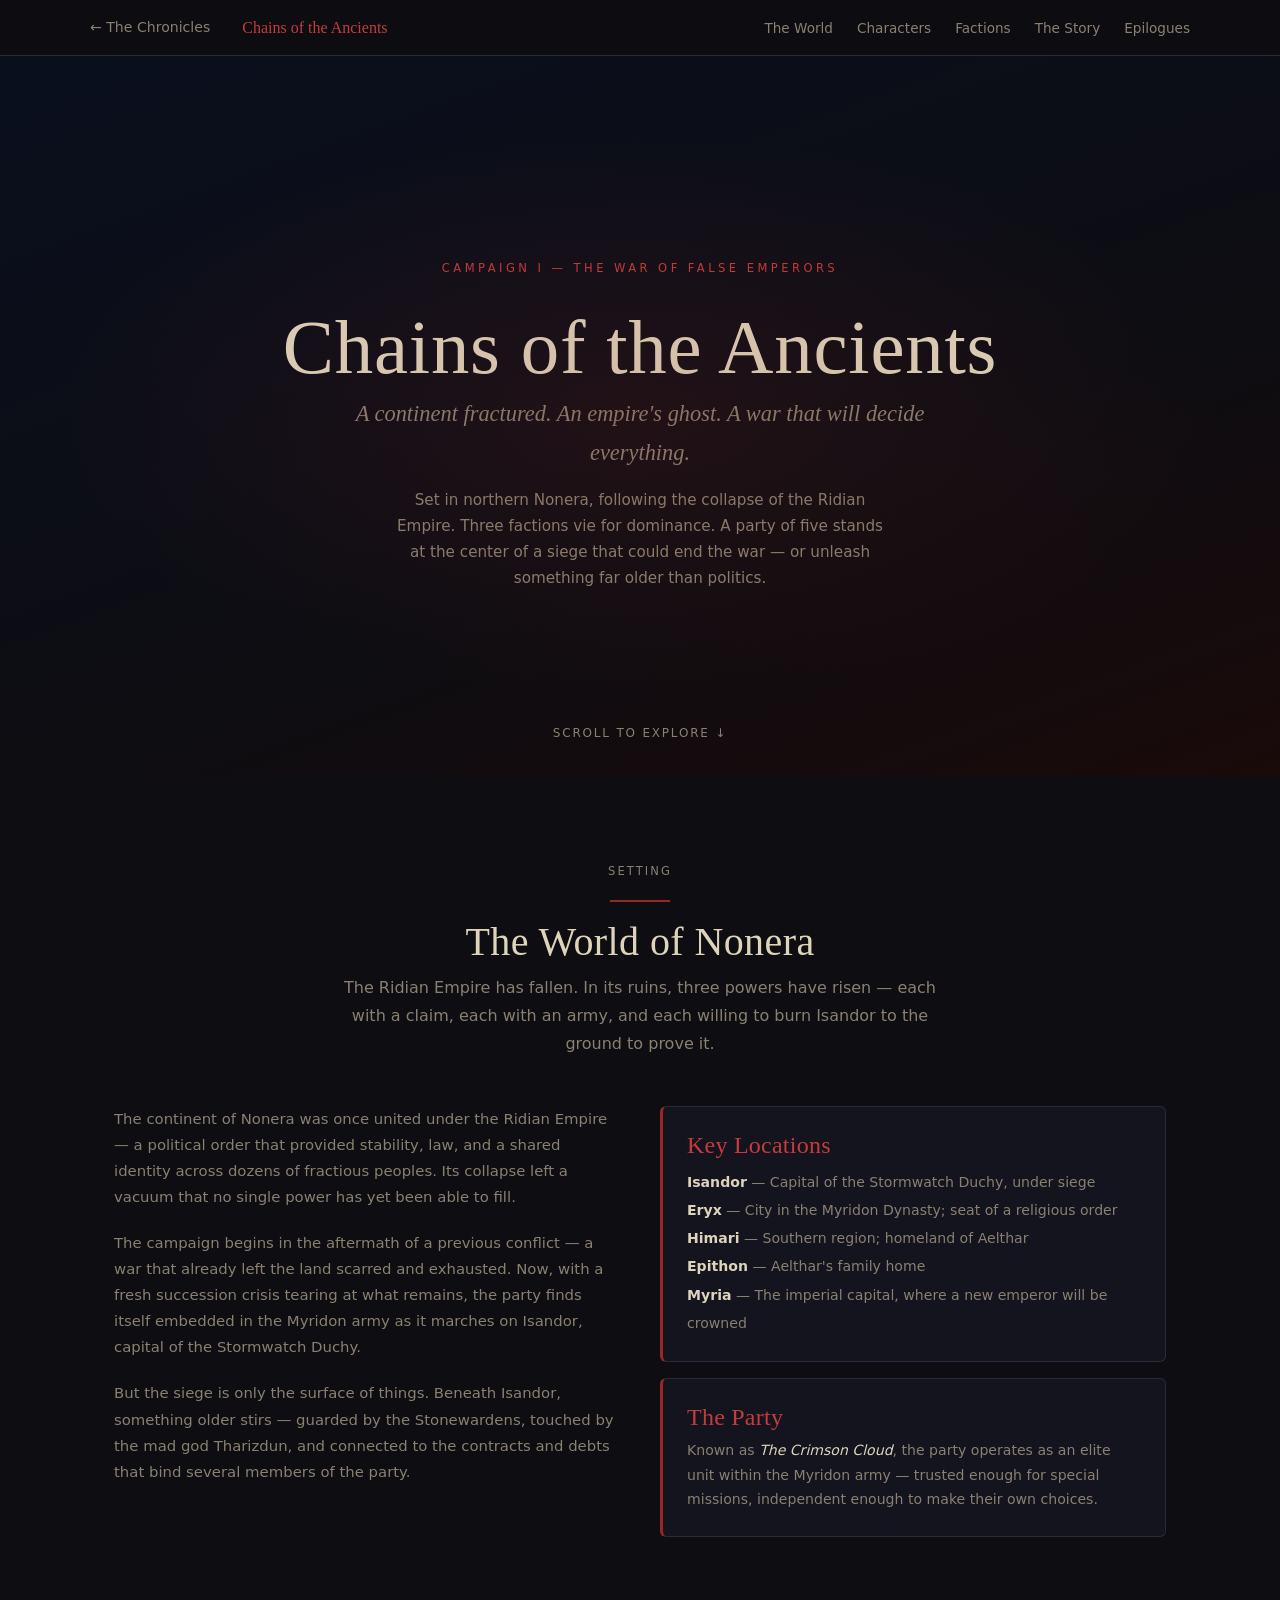
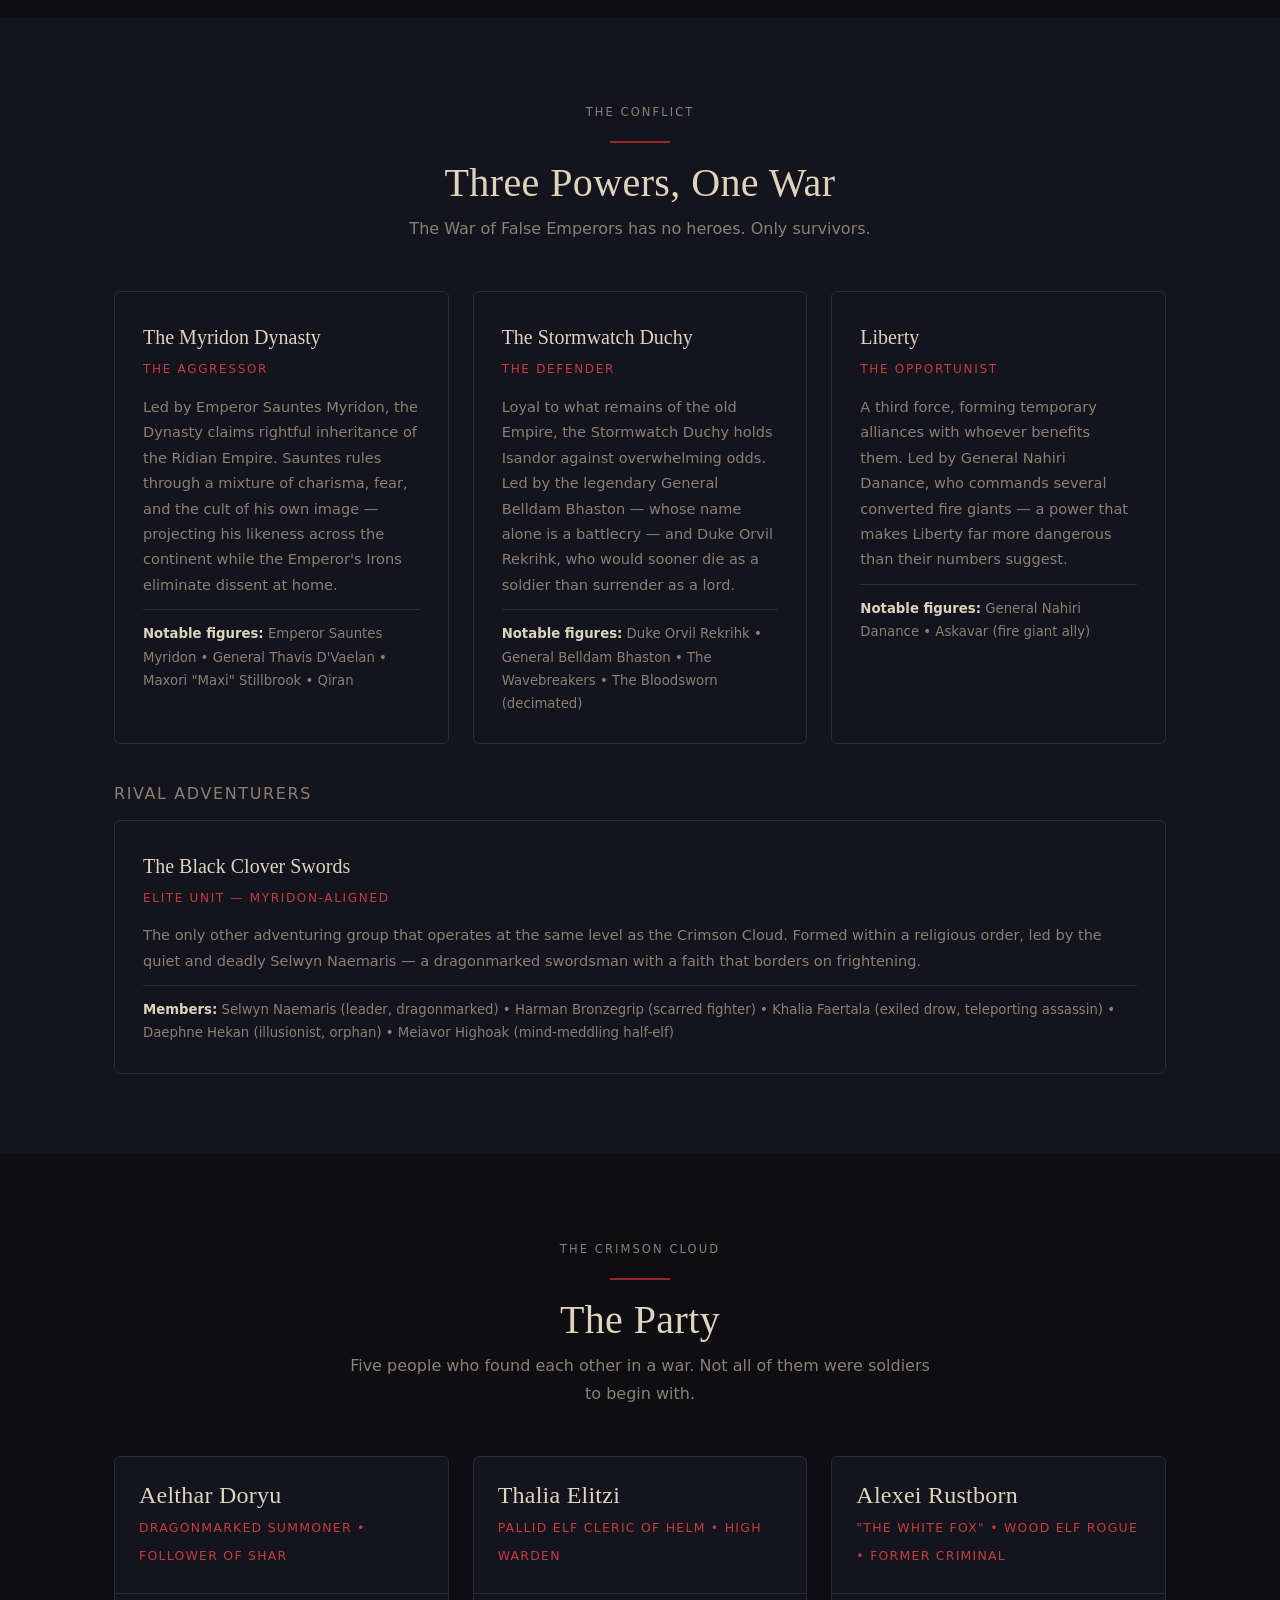
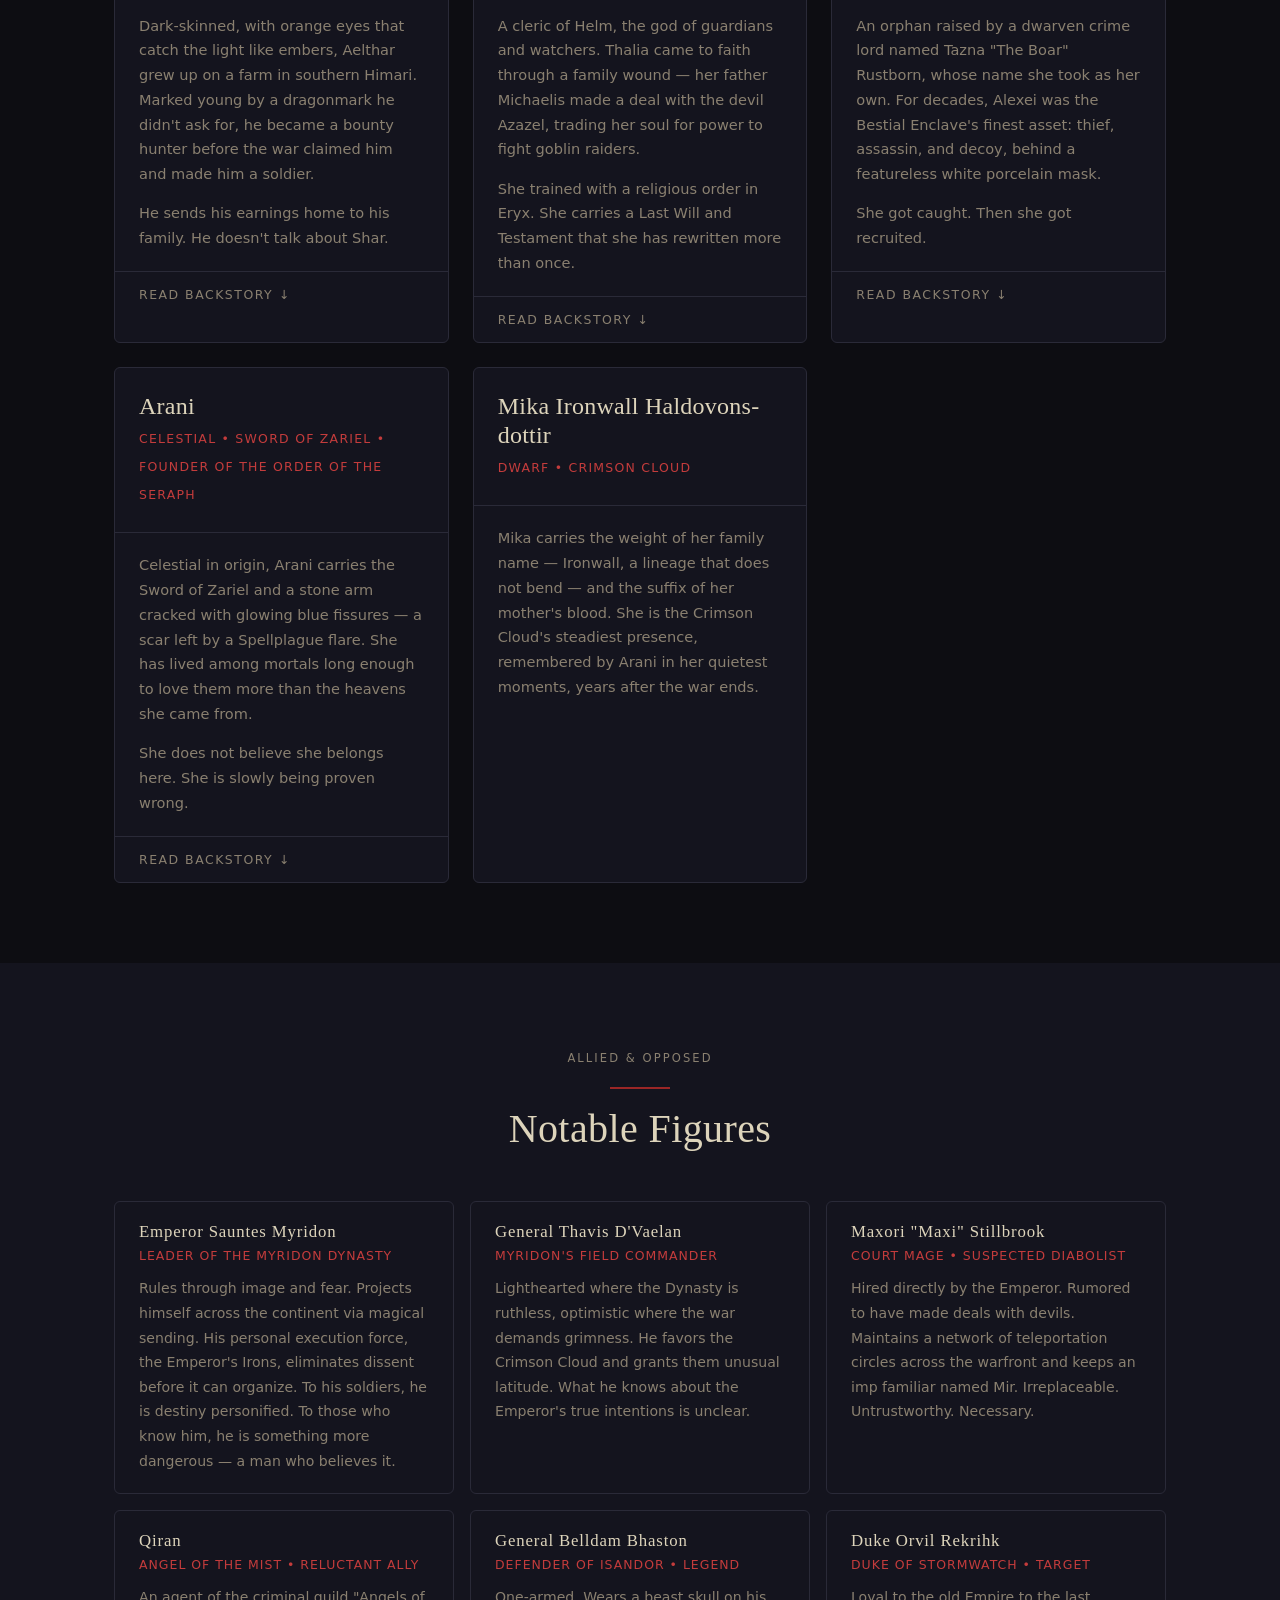
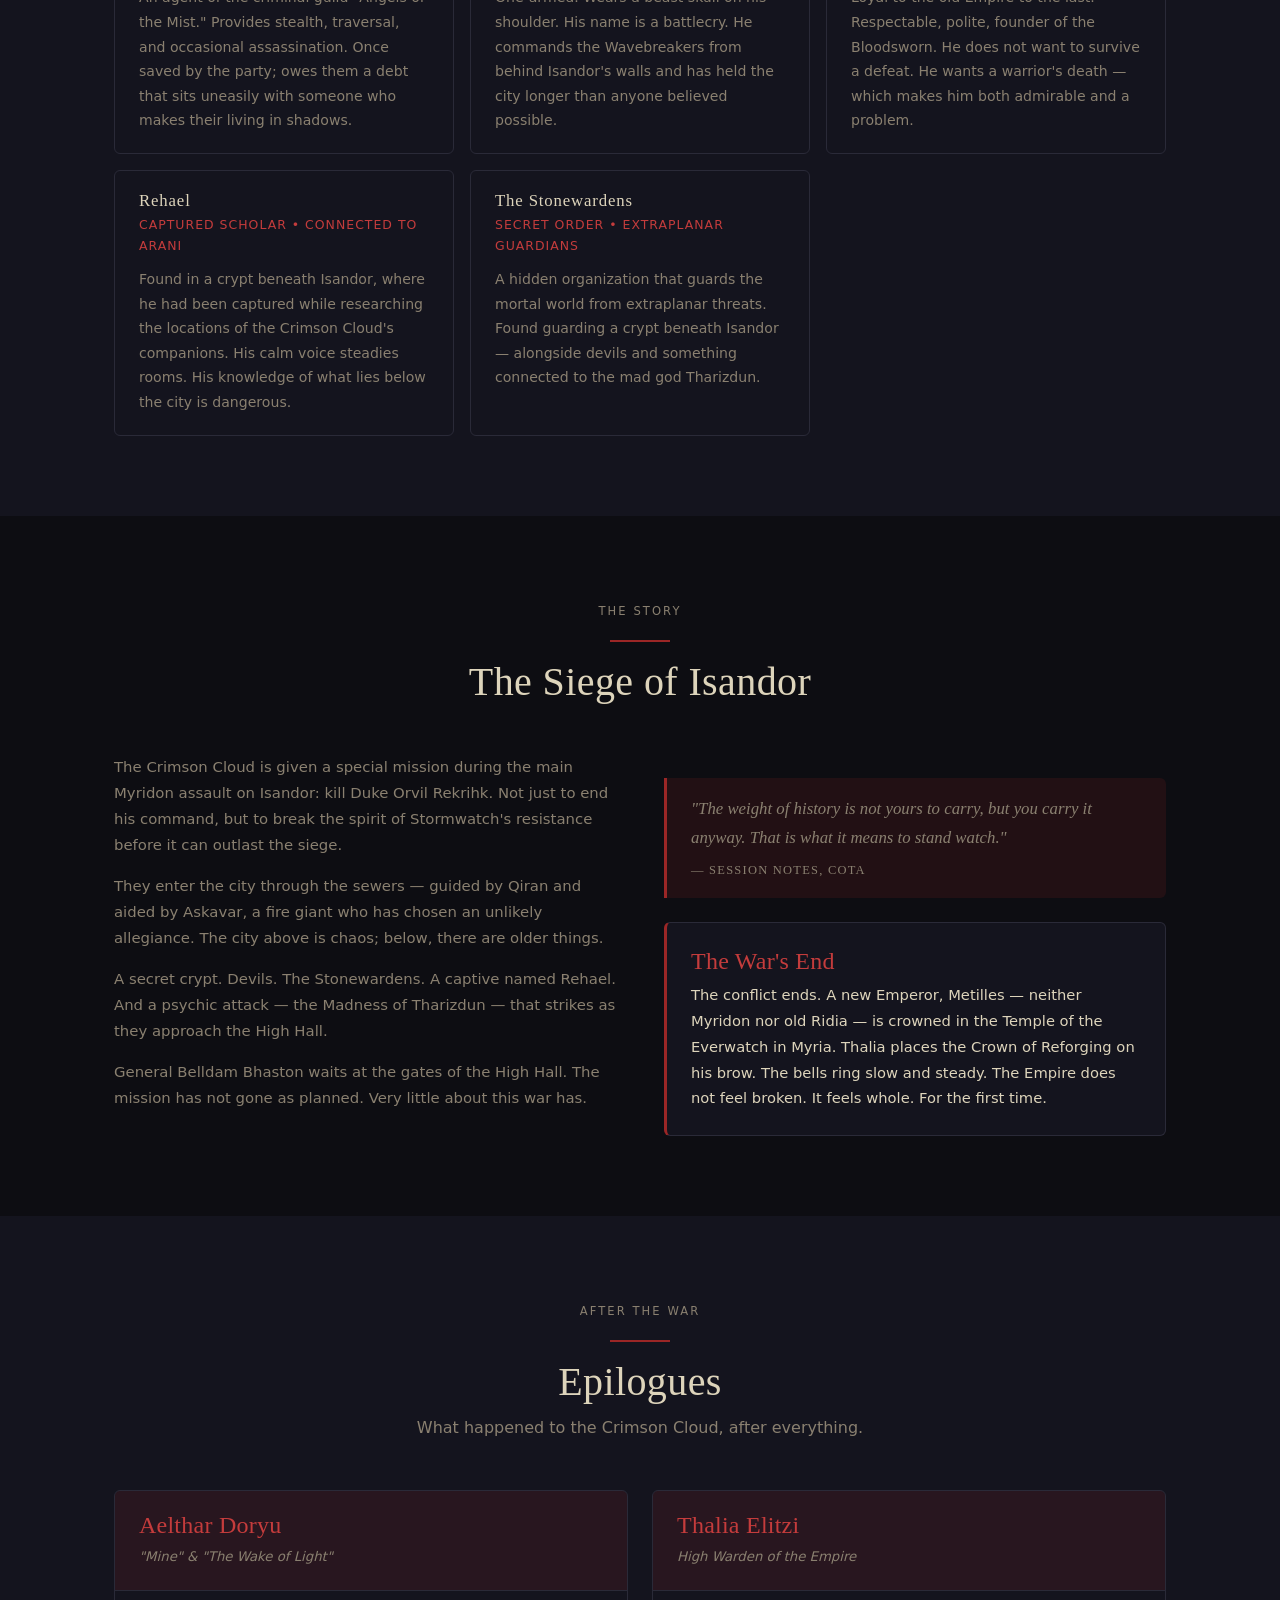
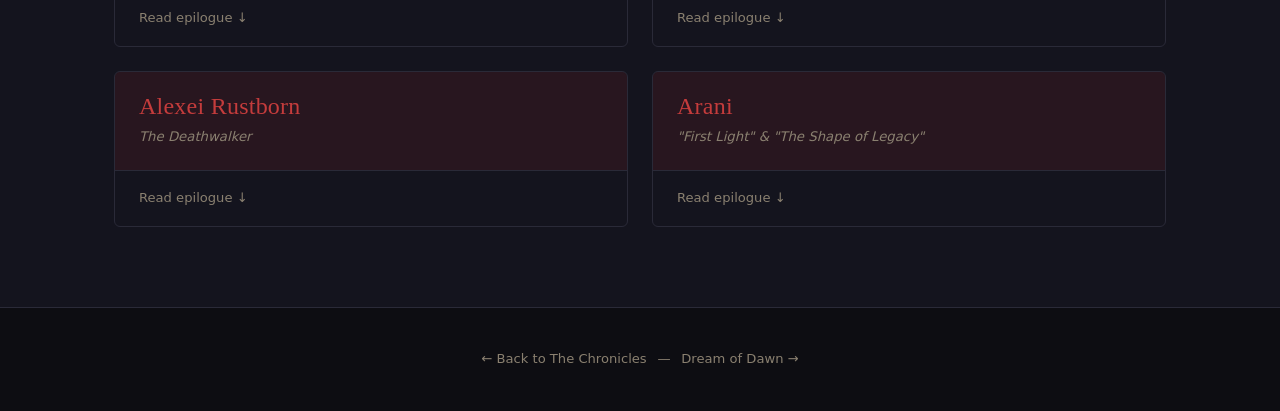
==== chains.html @ 28c52398 "Add The Chronicles website with GitHub Pages deployment" ====
<!DOCTYPE html>
<html lang="en">
<head>
  <meta charset="UTF-8">
  <meta name="viewport" content="width=device-width, initial-scale=1.0">
  <title>Chains of the Ancients &mdash; The Chronicles</title>
  <link rel="stylesheet" href="style.css">
</head>
<body class="chains">

  <!-- Navigation -->
  <nav class="site-nav">
    <div class="nav-inner">
      <a class="nav-back" href="index.html">&larr; The Chronicles</a>
      <span class="nav-title">Chains of the Ancients</span>
      <ul class="nav-links">
        <li><a href="#world">The World</a></li>
        <li><a href="#characters">Characters</a></li>
        <li><a href="#factions">Factions</a></li>
        <li><a href="#story">The Story</a></li>
        <li><a href="#epilogues">Epilogues</a></li>
      </ul>
    </div>
  </nav>


  <!-- Hero -->
  <header class="campaign-hero">
    <span class="hero-eyebrow">Campaign I &mdash; The War of False Emperors</span>
    <h1>Chains of the Ancients</h1>
    <p class="hero-tagline">
      A continent fractured. An empire's ghost. A war that will decide everything.
    </p>
    <p class="hero-desc">
      Set in northern Nonera, following the collapse of the Ridian Empire. Three factions
      vie for dominance. A party of five stands at the center of a siege that could
      end the war — or unleash something far older than politics.
    </p>
    <span class="hero-scroll-hint">Scroll to explore &darr;</span>
  </header>


  <!-- The World -->
  <section id="world">
    <div class="container">
      <div class="section-header">
        <span class="label">Setting</span>
        <div class="divider"></div>
        <h2>The World of Nonera</h2>
        <p>
          The Ridian Empire has fallen. In its ruins, three powers have risen — each with a claim,
          each with an army, and each willing to burn Isandor to the ground to prove it.
        </p>
      </div>

      <div class="grid-2" style="gap: 2.5rem; align-items: start;">
        <div>
          <p style="color: var(--text-muted); font-size: 0.93rem; margin-bottom: 1.25rem;">
            The continent of Nonera was once united under the Ridian Empire — a political order
            that provided stability, law, and a shared identity across dozens of fractious peoples.
            Its collapse left a vacuum that no single power has yet been able to fill.
          </p>
          <p style="color: var(--text-muted); font-size: 0.93rem; margin-bottom: 1.25rem;">
            The campaign begins in the aftermath of a previous conflict — a war that already
            left the land scarred and exhausted. Now, with a fresh succession crisis tearing
            at what remains, the party finds itself embedded in the Myridon army as it marches
            on Isandor, capital of the Stormwatch Duchy.
          </p>
          <p style="color: var(--text-muted); font-size: 0.93rem;">
            But the siege is only the surface of things. Beneath Isandor, something older
            stirs — guarded by the Stonewardens, touched by the mad god Tharizdun, and
            connected to the contracts and debts that bind several members of the party.
          </p>
        </div>

        <div>
          <div class="info-card" style="margin-bottom: 1rem;">
            <h3>Key Locations</h3>
            <ul style="list-style: none; font-size: 0.88rem; color: var(--text-muted); margin-top: 0.5rem; line-height: 2;">
              <li><strong style="color: var(--text);">Isandor</strong> &mdash; Capital of the Stormwatch Duchy, under siege</li>
              <li><strong style="color: var(--text);">Eryx</strong> &mdash; City in the Myridon Dynasty; seat of a religious order</li>
              <li><strong style="color: var(--text);">Himari</strong> &mdash; Southern region; homeland of Aelthar</li>
              <li><strong style="color: var(--text);">Epithon</strong> &mdash; Aelthar's family home</li>
              <li><strong style="color: var(--text);">Myria</strong> &mdash; The imperial capital, where a new emperor will be crowned</li>
            </ul>
          </div>
          <div class="info-card">
            <h3>The Party</h3>
            <p style="font-size: 0.88rem; color: var(--text-muted); margin-top: 0.4rem;">
              Known as <em>The Crimson Cloud</em>, the party operates as an elite unit within
              the Myridon army — trusted enough for special missions, independent enough to
              make their own choices.
            </p>
          </div>
        </div>
      </div>
    </div>
  </section>


  <!-- Factions -->
  <section id="factions">
    <div class="container">
      <div class="section-header">
        <span class="label">The Conflict</span>
        <div class="divider"></div>
        <h2>Three Powers, One War</h2>
        <p>The War of False Emperors has no heroes. Only survivors.</p>
      </div>

      <div class="grid-3">

        <div class="faction-card">
          <div class="faction-name">The Myridon Dynasty</div>
          <div class="faction-side">The Aggressor</div>
          <p>
            Led by Emperor Sauntes Myridon, the Dynasty claims rightful inheritance of the
            Ridian Empire. Sauntes rules through a mixture of charisma, fear, and
            the cult of his own image — projecting his likeness across the continent
            while the Emperor's Irons eliminate dissent at home.
          </p>
          <div class="faction-members">
            <strong>Notable figures:</strong> Emperor Sauntes Myridon &bull;
            General Thavis D'Vaelan &bull; Maxori "Maxi" Stillbrook &bull; Qiran
          </div>
        </div>

        <div class="faction-card">
          <div class="faction-name">The Stormwatch Duchy</div>
          <div class="faction-side">The Defender</div>
          <p>
            Loyal to what remains of the old Empire, the Stormwatch Duchy holds Isandor
            against overwhelming odds. Led by the legendary General Belldam Bhaston —
            whose name alone is a battlecry — and Duke Orvil Rekrihk, who would
            sooner die as a soldier than surrender as a lord.
          </p>
          <div class="faction-members">
            <strong>Notable figures:</strong> Duke Orvil Rekrihk &bull;
            General Belldam Bhaston &bull; The Wavebreakers &bull; The Bloodsworn (decimated)
          </div>
        </div>

        <div class="faction-card">
          <div class="faction-name">Liberty</div>
          <div class="faction-side">The Opportunist</div>
          <p>
            A third force, forming temporary alliances with whoever benefits them.
            Led by General Nahiri Danance, who commands several converted fire giants —
            a power that makes Liberty far more dangerous than their numbers suggest.
          </p>
          <div class="faction-members">
            <strong>Notable figures:</strong> General Nahiri Danance &bull;
            Askavar (fire giant ally)
          </div>
        </div>

      </div>

      <!-- Black Clover Swords -->
      <div style="margin-top: 2.5rem;">
        <h3 style="margin-bottom: 1rem; color: var(--text-muted); font-size: 1rem; letter-spacing: 0.1em; text-transform: uppercase; font-family: var(--font-body);">
          Rival Adventurers
        </h3>
        <div class="faction-card">
          <div class="faction-name">The Black Clover Swords</div>
          <div class="faction-side">Elite unit &mdash; Myridon-aligned</div>
          <p>
            The only other adventuring group that operates at the same level as the Crimson Cloud.
            Formed within a religious order, led by the quiet and deadly Selwyn Naemaris —
            a dragonmarked swordsman with a faith that borders on frightening.
          </p>
          <div class="faction-members">
            <strong>Members:</strong> Selwyn Naemaris (leader, dragonmarked) &bull;
            Harman Bronzegrip (scarred fighter) &bull; Khalia Faertala (exiled drow, teleporting assassin) &bull;
            Daephne Hekan (illusionist, orphan) &bull; Meiavor Highoak (mind-meddling half-elf)
          </div>
        </div>
      </div>
    </div>
  </section>


  <!-- Characters -->
  <section id="characters">
    <div class="container">
      <div class="section-header">
        <span class="label">The Crimson Cloud</span>
        <div class="divider"></div>
        <h2>The Party</h2>
        <p>
          Five people who found each other in a war. Not all of them were soldiers to begin with.
        </p>
      </div>

      <div class="grid-auto">

        <!-- Aelthar -->
        <div class="character-card char-card">
          <div class="char-header">
            <h3>Aelthar Doryu</h3>
            <span class="char-role">Dragonmarked Summoner &bull; Follower of Shar</span>
          </div>
          <div class="char-body">
            <p>
              Dark-skinned, with orange eyes that catch the light like embers, Aelthar grew up
              on a farm in southern Himari. Marked young by a dragonmark he didn't ask for,
              he became a bounty hunter before the war claimed him and made him a soldier.
            </p>
            <p>
              He sends his earnings home to his family. He doesn't talk about Shar.
            </p>
          </div>
          <details>
            <summary>Read backstory</summary>
            <div class="backstory-text">
              <p>
                Aelthar Doryu comes from a family of farmers in Epithon, a village in the
                southern region of Himari. The dragonmark appeared when he was young — a
                mark of summoning that made him dangerous in ways his family didn't know
                how to handle, and in ways the wider world was happy to exploit.
              </p>
              <p>
                He worked for years as a bounty hunter, a solitary occupation that suited
                someone who had learned not to want too much. When the war began, he was
                folded into the Myridon army, his talents too useful to ignore.
              </p>
              <p>
                He carries an infernal debt — a contract that caught up with him — and the
                shadow goddess Shar, goddess of darkness and loss, has an interest in him
                that goes deeper than he lets on.
              </p>
            </div>
          </details>
        </div>

        <!-- Thalia -->
        <div class="character-card char-card">
          <div class="char-header">
            <h3>Thalia Elitzi</h3>
            <span class="char-role">Pallid Elf Cleric of Helm &bull; High Warden</span>
          </div>
          <div class="char-body">
            <p>
              A cleric of Helm, the god of guardians and watchers. Thalia came to faith through
              a family wound — her father Michaelis made a deal with the devil Azazel, trading
              her soul for power to fight goblin raiders.
            </p>
            <p>
              She trained with a religious order in Eryx. She carries a Last Will and Testament
              that she has rewritten more than once.
            </p>
          </div>
          <details>
            <summary>Read backstory</summary>
            <div class="backstory-text">
              <p>
                Thalia's mother Caria is dead. Her father Michaelis became a warlock — the
                Band of Lions, his adventuring company, fell apart after a betrayal involving
                a woman named Emilia and a celestial named Garcius.
              </p>
              <p>
                The infernal contract Michaelis signed is explicit: upon Thalia's death, her
                soul belongs to the devil Azazel. The clause that nullifies it is also explicit —
                the contract becomes void if the goblin raiders that prompted it are eradicated.
                Whether they have been is a matter of interpretation.
              </p>
              <p>
                Thalia entered the religious order at Eryx and emerged a cleric. She watches.
                She remembers. She does not look away.
              </p>
              <div class="pull-quote">
                <em>"Not for title or power, but because the burden must be carried."</em>
                <cite>&mdash; Thalia, crowning Emperor Metilles</cite>
              </div>
            </div>
          </details>
        </div>

        <!-- Alexei -->
        <div class="character-card char-card">
          <div class="char-header">
            <h3>Alexei Rustborn</h3>
            <span class="char-role">"The White Fox" &bull; Wood Elf Rogue &bull; Former Criminal</span>
          </div>
          <div class="char-body">
            <p>
              An orphan raised by a dwarven crime lord named Tazna "The Boar" Rustborn,
              whose name she took as her own. For decades, Alexei was the Bestial Enclave's
              finest asset: thief, assassin, and decoy, behind a featureless white porcelain mask.
            </p>
            <p>
              She got caught. Then she got recruited.
            </p>
          </div>
          <details>
            <summary>Read backstory</summary>
            <div class="backstory-text">
              <p>
                Alexei's parents were double agents — Wood Elven mages in Enya who played
                both sides and paid for it with their lives. The Boar, whose operation they'd
                served, took the infant Alexei in. The Bluejay, a grizzled Elven agent, brought
                her to the Enclave. The Puma called her "soft one." Crickets taught her how
                to steal.
              </p>
              <p>
                For forty years she was The White Fox — performing heists and assassinations
                in a white mask, earning a reputation that preceded her into every room
                she wasn't supposed to be in. When the Myridon government finally caught
                her after fifteen years in prison, they offered a deal: work with the military
                or die.
              </p>
              <p>
                She chose the former. The rest, as they say, is history she doesn't talk about.
              </p>
            </div>
          </details>
        </div>

        <!-- Arani -->
        <div class="character-card char-card">
          <div class="char-header">
            <h3>Arani</h3>
            <span class="char-role">Celestial &bull; Sword of Zariel &bull; Founder of the Order of the Seraph</span>
          </div>
          <div class="char-body">
            <p>
              Celestial in origin, Arani carries the Sword of Zariel and a stone arm
              cracked with glowing blue fissures — a scar left by a Spellplague flare.
              She has lived among mortals long enough to love them more than the heavens
              she came from.
            </p>
            <p>
              She does not believe she belongs here. She is slowly being proven wrong.
            </p>
          </div>
          <details>
            <summary>Read backstory</summary>
            <div class="backstory-text">
              <p>
                Arani was trained in the celestial plane, sent to walk the mortal world alongside
                her siblings. Unlike them, she found it difficult to leave. The Order of the Lost —
                which she later transformed into the Order of the Seraph — became her project,
                her purpose, and eventually her home.
              </p>
              <p>
                Her stone arm is both wound and symbol. She flexes its fingers absently
                in quiet moments, feeling the hum of unstable magic still trapped inside.
              </p>
              <p>
                Her deal with Tyr, the God of Justice, took years to finalize. When it went through,
                it created the Seraph Accord — a formal framework for training Judicars, mortals
                reborn through celestial power to stand between the world and the darkness.
              </p>
            </div>
          </details>
        </div>

        <!-- Mika -->
        <div class="character-card char-card">
          <div class="char-header">
            <h3>Mika Ironwall Haldovons-dottir</h3>
            <span class="char-role">Dwarf &bull; Crimson Cloud</span>
          </div>
          <div class="char-body">
            <p>
              Mika carries the weight of her family name — Ironwall, a lineage that does not
              bend — and the suffix of her mother's blood. She is the Crimson Cloud's steadiest
              presence, remembered by Arani in her quietest moments, years after the war ends.
            </p>
          </div>
        </div>

      </div>
    </div>
  </section>


  <!-- Key NPCs -->
  <section>
    <div class="container">
      <div class="section-header">
        <span class="label">Allied &amp; Opposed</span>
        <div class="divider"></div>
        <h2>Notable Figures</h2>
      </div>

      <div class="npc-grid">

        <div class="npc-card">
          <h4>Emperor Sauntes Myridon</h4>
          <div class="npc-title">Leader of the Myridon Dynasty</div>
          <p>
            Rules through image and fear. Projects himself across the continent via magical
            sending. His personal execution force, the Emperor's Irons, eliminates dissent
            before it can organize. To his soldiers, he is destiny personified. To those
            who know him, he is something more dangerous — a man who believes it.
          </p>
        </div>

        <div class="npc-card">
          <h4>General Thavis D'Vaelan</h4>
          <div class="npc-title">Myridon's Field Commander</div>
          <p>
            Lighthearted where the Dynasty is ruthless, optimistic where the war demands
            grimness. He favors the Crimson Cloud and grants them unusual latitude.
            What he knows about the Emperor's true intentions is unclear.
          </p>
        </div>

        <div class="npc-card">
          <h4>Maxori "Maxi" Stillbrook</h4>
          <div class="npc-title">Court Mage &bull; Suspected Diabolist</div>
          <p>
            Hired directly by the Emperor. Rumored to have made deals with devils. Maintains
            a network of teleportation circles across the warfront and keeps an imp familiar
            named Mir. Irreplaceable. Untrustworthy. Necessary.
          </p>
        </div>

        <div class="npc-card">
          <h4>Qiran</h4>
          <div class="npc-title">Angel of the Mist &bull; Reluctant Ally</div>
          <p>
            An agent of the criminal guild "Angels of the Mist." Provides stealth, traversal,
            and occasional assassination. Once saved by the party; owes them a debt that
            sits uneasily with someone who makes their living in shadows.
          </p>
        </div>

        <div class="npc-card">
          <h4>General Belldam Bhaston</h4>
          <div class="npc-title">Defender of Isandor &bull; Legend</div>
          <p>
            One-armed. Wears a beast skull on his shoulder. His name is a battlecry.
            He commands the Wavebreakers from behind Isandor's walls and has held
            the city longer than anyone believed possible.
          </p>
        </div>

        <div class="npc-card">
          <h4>Duke Orvil Rekrihk</h4>
          <div class="npc-title">Duke of Stormwatch &bull; Target</div>
          <p>
            Loyal to the old Empire to the last. Respectable, polite, founder of the Bloodsworn.
            He does not want to survive a defeat. He wants a warrior's death —
            which makes him both admirable and a problem.
          </p>
        </div>

        <div class="npc-card">
          <h4>Rehael</h4>
          <div class="npc-title">Captured Scholar &bull; Connected to Arani</div>
          <p>
            Found in a crypt beneath Isandor, where he had been captured while
            researching the locations of the Crimson Cloud's companions. His calm voice
            steadies rooms. His knowledge of what lies below the city is dangerous.
          </p>
        </div>

        <div class="npc-card">
          <h4>The Stonewardens</h4>
          <div class="npc-title">Secret Order &bull; Extraplanar Guardians</div>
          <p>
            A hidden organization that guards the mortal world from extraplanar threats.
            Found guarding a crypt beneath Isandor — alongside devils and something
            connected to the mad god Tharizdun.
          </p>
        </div>

      </div>
    </div>
  </section>


  <!-- The Story -->
  <section id="story">
    <div class="container">
      <div class="section-header">
        <span class="label">The Story</span>
        <div class="divider"></div>
        <h2>The Siege of Isandor</h2>
      </div>

      <div class="grid-2" style="gap: 3rem; align-items: start;">
        <div>
          <p style="color: var(--text-muted); font-size: 0.93rem;">
            The Crimson Cloud is given a special mission during the main Myridon assault on Isandor:
            kill Duke Orvil Rekrihk. Not just to end his command, but to break the spirit of
            Stormwatch's resistance before it can outlast the siege.
          </p>
          <p style="color: var(--text-muted); font-size: 0.93rem;">
            They enter the city through the sewers — guided by Qiran and aided by Askavar, a
            fire giant who has chosen an unlikely allegiance. The city above is chaos; below,
            there are older things.
          </p>
          <p style="color: var(--text-muted); font-size: 0.93rem;">
            A secret crypt. Devils. The Stonewardens. A captive named Rehael. And a psychic
            attack — the Madness of Tharizdun — that strikes as they approach the High Hall.
          </p>
          <p style="color: var(--text-muted); font-size: 0.93rem;">
            General Belldam Bhaston waits at the gates of the High Hall. The mission has
            not gone as planned. Very little about this war has.
          </p>
        </div>

        <div>
          <div class="pull-quote">
            "The weight of history is not yours to carry, but you carry it anyway. That is what it means to stand watch."
            <cite>&mdash; Session Notes, CotA</cite>
          </div>

          <div class="info-card" style="margin-top: 1.5rem;">
            <h3>The War's End</h3>
            <p style="margin-top: 0.4rem;">
              The conflict ends. A new Emperor, Metilles — neither Myridon nor old Ridia —
              is crowned in the Temple of the Everwatch in Myria. Thalia places the
              Crown of Reforging on his brow. The bells ring slow and steady.
              The Empire does not feel broken. It feels whole. For the first time.
            </p>
          </div>
        </div>
      </div>
    </div>
  </section>


  <!-- Epilogues -->
  <section id="epilogues">
    <div class="container">
      <div class="section-header">
        <span class="label">After the War</span>
        <div class="divider"></div>
        <h2>Epilogues</h2>
        <p>What happened to the Crimson Cloud, after everything.</p>
      </div>

      <div class="grid-2">

        <!-- Aelthar Epilogue -->
        <div class="epilogue-card">
          <div class="epi-header">
            <h3>Aelthar Doryu</h3>
            <span class="epi-title">"Mine" &amp; "The Wake of Light"</span>
          </div>
          <details>
            <summary></summary>
            <div class="epi-text">
              <p>
                Shar hid him from Asmodeus. Two years in the deep shadow, beyond time and reach,
                while she searched for the Lord of the Ninth's true form — the Serpent's Coil,
                a secret buried in forbidden ink that no one who knew it lived to speak of twice.
              </p>
              <p>
                She found it. Aelthar walked to Nessus alone. He negotiated with Asmodeus himself —
                quietly, politely, with one card: <em>she knows where it is.</em> The contract broke.
                His soul returned to him.
              </p>
              <p>
                Four years later, he built a temple from the mountainside. Windowless halls,
                obsidian columns, candlelight flickering violet. A sanctuary for those the
                light had nothing left to offer. He taught the Shadow Weave — forbidden, but not
                corrupt, not in his hands.
              </p>
              <p>
                Then four Solars came through the roof.
              </p>
              <p>
                His followers stood between them and him. Not because he asked them to.
                Because he had given them something no one else had — purpose. They fought
                with shadow-imbued blades and unfinished spells and trembling courage.
                It wasn't enough. Aelthar was taken. Imprisoned in a sphere of pure radiant
                light where no shadow could reach, where Shar could not follow.
              </p>
              <p>
                Twelve years. Then a figure in a cloak — black as void on red as blood,
                eyes shimmering like oil on water. Cyric's aspect. A crack in the prison
                wall. And the darkness breathed again.
              </p>
              <p>
                He walked out of the light. Shar whispered everything into his mind —
                Antael, Cyric's betrayal, the Cyrinishad. The stolen Staff of Azuth
                pressed into his palm.
              </p>
              <p><em>"Finish this task. And when the time is right — then you may have your revenge."</em></p>
            </div>
          </details>
        </div>

        <!-- Thalia Epilogue -->
        <div class="epilogue-card">
          <div class="epi-header">
            <h3>Thalia Elitzi</h3>
            <span class="epi-title">High Warden of the Empire</span>
          </div>
          <details>
            <summary></summary>
            <div class="epi-text">
              <p>
                The Temple of the Everwatch is built from pale stone and dark marble, at the
                highest point in Myria. The Crown of Reforging — mithral and blackened steel,
                a single engraved line symbolizing unity through fracture — rests on the altar.
              </p>
              <p>
                Emperor Metilles kneels alone at the top of the steps. Thalia steps forward.
                Her voice is calm. Clear.
              </p>
              <p>
                <em>"Do you come freely, not for title or power, but because the burden must be carried?"</em>
              </p>
              <p>
                <em>"I do."</em>
              </p>
              <p>
                She places the Crown on his brow. There is no flash of light. Just the weight
                of the moment. Then someone shouts his name. Then another. The sound builds
                like a wave.
              </p>
              <p>
                Four years later, in a tavern in Bardford that smells of citrus and rum,
                Thalia finds Verrix behind the bar — hair pulled back the same way,
                eyes still sharp. Four years of duty, diplomacy, border disputes, and
                temple disputes, and still: a quiet pull, a half-finished sentence.
              </p>
              <p>
                <em>"I'm still here. Same tavern. Same bed. You don't have to stop moving. But you don't have to forget where you can rest."</em>
              </p>
            </div>
          </details>
        </div>

        <!-- Alexei Epilogue -->
        <div class="epilogue-card">
          <div class="epi-header">
            <h3>Alexei Rustborn</h3>
            <span class="epi-title">The Deathwalker</span>
          </div>
          <details>
            <summary></summary>
            <div class="epi-text">
              <p>
                Over the years since the war, Alexei built a life from what she was good at —
                which was finding things and ending them. Undead, specifically. Vecna's agents:
                death knights, rogue vampires, advisors sitting in councils behind human faces.
                She didn't bother with courts or tribunals. Justice through official channels
                was too slow. She found proof. She dealt with it. Quiet and clean.
              </p>
              <p>
                She wore the white mask. She earned a name: The Deathwalker.
              </p>
              <p>
                On a morning with mist curling over the hills near Mardahn, she found Arani
                running a final test with her initiates — and a monster that had been tampered
                with. Alexei appeared on a ridge with a gun still smoking in her hand.
              </p>
              <p><em>"Need a hand?"</em></p>
              <p>
                They fought like a storm. They always had.
              </p>
              <p>
                That night, trancing at Arani's window, the Raven Queen showed Alexei
                what Velkaarn's dying mind contained: a fortress of obsidian in the Shadowfell.
                A vault of endless twilight. A resurrected primordial. And within it — Vecna.
              </p>
              <p>
                She rose slowly, fingers trailing over Whisper against the windowsill.
                The hunt was far from over.
              </p>
            </div>
          </details>
        </div>

        <!-- Arani Epilogue -->
        <div class="epilogue-card">
          <div class="epi-header">
            <h3>Arani</h3>
            <span class="epi-title">"First Light" &amp; "The Shape of Legacy"</span>
          </div>
          <details>
            <summary></summary>
            <div class="epi-text">
              <p>
                The Order grew faster than Arani expected. Refugees arrived with ash on their
                clothes and fire in their eyes, seeking purpose rather than rest. She took them
                in. Within months, the Order of the Seraph had outgrown what she had built.
              </p>
              <p>
                Esme went into labor in the night. Taman stood outside the door, hair a mess,
                tunic half-buttoned, eyes red. Arani stood in a high corridor with a scroll
                addressed to Tyr — her formal request for a Seraph Accord, rewritten at least
                a dozen times, held in shaking hands.
              </p>
              <p>
                Three months later: a child with dark curls and eyes like a sky just beginning
                to brighten. He glowed faintly when he was excited — joy or frustration just
                couldn't be contained within him.
              </p>
              <p>
                The Seraph Accord went through. The first Hunter's Bane was held in the grand
                hall. A young woman named Lyra — who had lost her brother to demons — stood
                in the center of the runes and let a deva of Tyr press its hand against her
                chest. She fell to one knee. Then slowly stood, gasping, glowing, changed.
              </p>
              <p>
                The first Judicar of the Seraph. And Arani, at the edge of it all, let herself
                believe: this was where she belonged.
              </p>
              <p>
                When Esme and Taman left for their fiefdom near Wintergard, Arani stood in
                the courtyard and watched until they disappeared beyond the mountain path.
                That night she sat at her desk, uncapped the ink, and wrote at the top of
                a clean sheet:
              </p>
              <p><em>The Seraph Accord: Next Steps.</em></p>
            </div>
          </details>
        </div>

      </div>
    </div>
  </section>


  <footer>
    <div class="container" style="text-align: center;">
      <p>
        <a href="index.html">&larr; Back to The Chronicles</a>
        &ensp;&mdash;&ensp;
        <a href="dawn.html">Dream of Dawn &rarr;</a>
      </p>
    </div>
  </footer>

</body>
</html>
---- style.css ----
/* ============================================================
   THE CHRONICLES — Shared Stylesheet
   ============================================================ */

/* 1. Variables & Reset */
:root {
  --bg:          #0d0d12;
  --bg-card:     #14141e;
  --bg-raised:   #1c1c28;
  --text:        #ddd4bb;
  --text-muted:  #8a8070;
  --border:      #2a2a38;
  --font-heading: Georgia, 'Palatino Linotype', Palatino, serif;
  --font-body:   'Segoe UI', system-ui, -apple-system, sans-serif;
  --radius:      6px;
  --max-width:   1100px;
  --section-pad: 5rem 1.5rem;
}

/* Campaign themes applied to <body> */
body.chains {
  --accent:       #9b2626;
  --accent-light: #c43c3c;
  --accent-dim:   rgba(155, 38, 38, 0.15);
  --accent-glow:  rgba(155, 38, 38, 0.4);
  --secondary:    #3a5a8a;
  --highlight:    #8ab0d8;
  --hero-gradient: linear-gradient(160deg, #0a0f1e 0%, #0d0d12 60%, #1a0a0a 100%);
}

body.dawn {
  --accent:       #c9a227;
  --accent-light: #e8bc30;
  --accent-dim:   rgba(201, 162, 39, 0.12);
  --accent-glow:  rgba(201, 162, 39, 0.4);
  --secondary:    #7a3090;
  --highlight:    #d4aaee;
  --hero-gradient: linear-gradient(160deg, #0d0a18 0%, #0d0d12 60%, #1a1400 100%);
}

body.hub {
  --accent:       #6a7090;
  --accent-light: #8a90b8;
  --accent-dim:   rgba(106, 112, 144, 0.12);
  --accent-glow:  rgba(106, 112, 144, 0.35);
  --hero-gradient: linear-gradient(160deg, #0a0a10 0%, #0d0d12 50%, #0a0a10 100%);
}

*, *::before, *::after {
  box-sizing: border-box;
  margin: 0;
  padding: 0;
}

html { scroll-behavior: smooth; }

body {
  background: var(--bg);
  color: var(--text);
  font-family: var(--font-body);
  font-size: 1rem;
  line-height: 1.75;
  min-height: 100vh;
}


/* 2. Typography */
h1, h2, h3, h4 {
  font-family: var(--font-heading);
  font-weight: normal;
  line-height: 1.2;
  letter-spacing: 0.01em;
}

h1 { font-size: clamp(2.4rem, 6vw, 4.8rem); }
h2 { font-size: clamp(1.7rem, 3.5vw, 2.5rem); }
h3 { font-size: clamp(1.15rem, 2vw, 1.5rem); }
h4 { font-size: 1.05rem; letter-spacing: 0.05em; }

p { margin-bottom: 1em; }
p:last-child { margin-bottom: 0; }

a { color: var(--accent-light); text-decoration: none; transition: opacity 0.15s; }
a:hover { opacity: 0.8; text-decoration: underline; }

em { font-style: italic; color: var(--text); }
strong { font-weight: 600; color: var(--text); }

.label {
  font-size: 0.72rem;
  letter-spacing: 0.18em;
  text-transform: uppercase;
  color: var(--text-muted);
  font-family: var(--font-body);
}


/* 3. Layout */
.container {
  max-width: var(--max-width);
  margin: 0 auto;
  padding: 0 1.5rem;
}

.grid-2 {
  display: grid;
  grid-template-columns: 1fr 1fr;
  gap: 1.5rem;
}

.grid-3 {
  display: grid;
  grid-template-columns: repeat(3, 1fr);
  gap: 1.5rem;
}

.grid-auto {
  display: grid;
  grid-template-columns: repeat(auto-fill, minmax(300px, 1fr));
  gap: 1.5rem;
}

section {
  padding: var(--section-pad);
}

section:nth-child(even) {
  background: var(--bg-card);
}

.section-header {
  text-align: center;
  margin-bottom: 3rem;
}

.section-header h2 {
  color: var(--text);
  margin-bottom: 0.5rem;
}

.section-header .label {
  margin-bottom: 0.75rem;
}

.section-header p {
  max-width: 600px;
  margin: 0 auto;
  color: var(--text-muted);
}

.divider {
  width: 60px;
  height: 2px;
  background: var(--accent);
  margin: 1rem auto;
}


/* 4. Navigation */
.site-nav {
  position: sticky;
  top: 0;
  z-index: 100;
  background: rgba(13, 13, 18, 0.95);
  border-bottom: 1px solid var(--border);
  backdrop-filter: blur(8px);
  padding: 0.85rem 1.5rem;
}

.site-nav .nav-inner {
  max-width: var(--max-width);
  margin: 0 auto;
  display: flex;
  align-items: center;
  gap: 2rem;
  flex-wrap: wrap;
}

.nav-back {
  color: var(--text-muted);
  font-size: 0.88rem;
  white-space: nowrap;
  transition: color 0.15s;
}

.nav-back:hover { color: var(--text); text-decoration: none; }

.nav-title {
  font-family: var(--font-heading);
  font-size: 1rem;
  color: var(--accent-light);
  flex: 1;
}

.nav-links {
  display: flex;
  gap: 1.5rem;
  list-style: none;
  flex-wrap: wrap;
}

.nav-links a {
  font-size: 0.85rem;
  color: var(--text-muted);
  transition: color 0.15s;
}

.nav-links a:hover { color: var(--text); text-decoration: none; }


/* 5. Hero Sections */
.hero {
  min-height: 100vh;
  display: flex;
  flex-direction: column;
  align-items: center;
  justify-content: center;
  text-align: center;
  padding: 4rem 1.5rem;
  background: var(--hero-gradient);
  position: relative;
  overflow: hidden;
}

.hero::before {
  content: '';
  position: absolute;
  inset: 0;
  background:
    radial-gradient(ellipse 60% 50% at 50% 50%, var(--accent-dim) 0%, transparent 70%);
  pointer-events: none;
}

.campaign-hero {
  min-height: 80vh;
  display: flex;
  flex-direction: column;
  align-items: center;
  justify-content: center;
  text-align: center;
  padding: 6rem 1.5rem 4rem;
  background: var(--hero-gradient);
  position: relative;
  overflow: hidden;
}

.campaign-hero::before {
  content: '';
  position: absolute;
  inset: 0;
  background:
    radial-gradient(ellipse 70% 60% at 50% 50%, var(--accent-dim) 0%, transparent 65%);
  pointer-events: none;
}

.hero-eyebrow {
  font-size: 0.72rem;
  letter-spacing: 0.3em;
  text-transform: uppercase;
  color: var(--accent-light);
  margin-bottom: 1.5rem;
}

.hero h1 {
  color: var(--text);
  margin-bottom: 1.5rem;
  text-shadow: 0 2px 30px rgba(0,0,0,0.5);
}

.hero-tagline {
  font-family: var(--font-heading);
  font-size: clamp(1rem, 2.5vw, 1.4rem);
  color: var(--text-muted);
  font-style: italic;
  max-width: 600px;
  margin-bottom: 1rem;
}

.hero-desc {
  font-size: 0.95rem;
  color: var(--text-muted);
  max-width: 500px;
  line-height: 1.7;
}

.hero-scroll-hint {
  position: absolute;
  bottom: 2rem;
  left: 50%;
  transform: translateX(-50%);
  font-size: 0.75rem;
  letter-spacing: 0.15em;
  text-transform: uppercase;
  color: var(--text-muted);
}


/* 6. Campaign Cards (Index page) */
.campaigns-grid {
  display: grid;
  grid-template-columns: 1fr 1fr;
  gap: 2px;
  margin-top: 3rem;
  width: 100%;
  max-width: 900px;
}

.campaign-card {
  display: block;
  position: relative;
  padding: 3rem 2.5rem;
  background: var(--bg-card);
  border: 1px solid var(--border);
  text-align: left;
  transition: border-color 0.2s, transform 0.2s;
  overflow: hidden;
}

.campaign-card::before {
  content: '';
  position: absolute;
  inset: 0;
  opacity: 0;
  transition: opacity 0.3s;
}

.campaign-card.chains-card {
  border-top: 3px solid #9b2626;
}
.campaign-card.chains-card::before {
  background: radial-gradient(ellipse at 30% 30%, rgba(155,38,38,0.12) 0%, transparent 70%);
}

.campaign-card.dawn-card {
  border-top: 3px solid #c9a227;
}
.campaign-card.dawn-card::before {
  background: radial-gradient(ellipse at 70% 30%, rgba(201,162,39,0.1) 0%, transparent 70%);
}

.campaign-card:hover {
  text-decoration: none;
  transform: translateY(-2px);
}

.campaign-card:hover::before { opacity: 1; }

.card-label {
  font-size: 0.68rem;
  letter-spacing: 0.22em;
  text-transform: uppercase;
  margin-bottom: 0.75rem;
  display: block;
}

.chains-card .card-label { color: #9b2626; }
.dawn-card .card-label { color: #c9a227; }

.campaign-card h2 {
  font-size: clamp(1.4rem, 3vw, 2rem);
  color: var(--text);
  margin-bottom: 0.75rem;
}

.campaign-card .tagline {
  font-family: var(--font-heading);
  font-style: italic;
  color: var(--text-muted);
  font-size: 0.95rem;
  margin-bottom: 1.25rem;
  line-height: 1.5;
}

.campaign-card .card-meta {
  font-size: 0.82rem;
  color: var(--text-muted);
  margin-bottom: 1.5rem;
  line-height: 1.6;
}

.card-enter {
  display: inline-block;
  font-size: 0.8rem;
  letter-spacing: 0.12em;
  text-transform: uppercase;
}

.chains-card .card-enter { color: #c43c3c; }
.dawn-card .card-enter { color: #e8bc30; }


/* 7. Info Cards */
.info-card {
  background: var(--bg-card);
  border: 1px solid var(--border);
  border-left: 3px solid var(--accent);
  border-radius: var(--radius);
  padding: 1.5rem;
}

.info-card h3 {
  color: var(--accent-light);
  margin-bottom: 0.35rem;
}

.info-card .subtitle {
  font-size: 0.82rem;
  color: var(--text-muted);
  margin-bottom: 0.75rem;
  font-style: italic;
}

.info-card p {
  font-size: 0.92rem;
  color: var(--text);
  margin-bottom: 0;
}


/* 8. Character Cards */
.character-card {
  background: var(--bg-card);
  border: 1px solid var(--border);
  border-radius: var(--radius);
  overflow: hidden;
  transition: border-color 0.2s;
}

.character-card:hover {
  border-color: var(--accent);
}

.char-header {
  padding: 1.5rem;
  border-bottom: 1px solid var(--border);
  position: relative;
}

.char-header::before {
  content: '';
  position: absolute;
  inset: 0;
  background: var(--accent-dim);
  opacity: 0;
  transition: opacity 0.2s;
}

.character-card:hover .char-header::before { opacity: 1; }

.char-header h3 {
  color: var(--text);
  margin-bottom: 0.2rem;
  position: relative;
}

.char-role {
  font-size: 0.78rem;
  color: var(--accent-light);
  letter-spacing: 0.1em;
  text-transform: uppercase;
  position: relative;
}

.char-body {
  padding: 1.25rem 1.5rem;
  font-size: 0.91rem;
  color: var(--text-muted);
  line-height: 1.7;
}

.char-body p { color: var(--text-muted); }

/* Expand/collapse for backstory */
.char-card details {
  border-top: 1px solid var(--border);
}

.char-card details summary {
  padding: 0.75rem 1.5rem;
  font-size: 0.78rem;
  letter-spacing: 0.12em;
  text-transform: uppercase;
  color: var(--text-muted);
  cursor: pointer;
  list-style: none;
  user-select: none;
  transition: color 0.15s;
}

.char-card details summary::-webkit-details-marker { display: none; }
.char-card details summary:hover { color: var(--accent-light); }
.char-card details summary::after { content: ' ↓'; }
.char-card details[open] summary::after { content: ' ↑'; }

.char-card details .backstory-text {
  padding: 0 1.5rem 1.25rem;
  font-size: 0.88rem;
  color: var(--text-muted);
  line-height: 1.75;
  border-top: 1px solid var(--border);
}


/* 9. Faction Cards */
.faction-card {
  background: var(--bg-card);
  border: 1px solid var(--border);
  border-radius: var(--radius);
  padding: 1.75rem;
}

.faction-card .faction-name {
  font-family: var(--font-heading);
  font-size: 1.25rem;
  color: var(--text);
  margin-bottom: 0.25rem;
}

.faction-card .faction-side {
  font-size: 0.75rem;
  letter-spacing: 0.14em;
  text-transform: uppercase;
  color: var(--accent-light);
  margin-bottom: 0.85rem;
}

.faction-card p {
  font-size: 0.91rem;
  color: var(--text-muted);
  margin-bottom: 0.75rem;
}

.faction-card .faction-members {
  font-size: 0.83rem;
  color: var(--text-muted);
  border-top: 1px solid var(--border);
  padding-top: 0.75rem;
  margin-top: 0.75rem;
}

.faction-card .faction-members strong {
  color: var(--text);
}


/* 10. Timeline (DoD History) */
.timeline {
  position: relative;
  padding-left: 2rem;
  max-width: 750px;
  margin: 0 auto;
}

.timeline::before {
  content: '';
  position: absolute;
  left: 0;
  top: 0;
  bottom: 0;
  width: 2px;
  background: linear-gradient(to bottom, var(--accent), transparent);
}

.timeline-entry {
  position: relative;
  margin-bottom: 2.5rem;
}

.timeline-entry::before {
  content: '';
  position: absolute;
  left: -2.45rem;
  top: 0.35rem;
  width: 10px;
  height: 10px;
  border-radius: 50%;
  background: var(--accent);
  border: 2px solid var(--bg);
  box-shadow: 0 0 8px var(--accent-glow);
}

.timeline-era {
  font-size: 0.72rem;
  letter-spacing: 0.2em;
  text-transform: uppercase;
  color: var(--accent-light);
  margin-bottom: 0.3rem;
}

.timeline-entry h3 {
  color: var(--text);
  margin-bottom: 0.5rem;
}

.timeline-entry p {
  font-size: 0.91rem;
  color: var(--text-muted);
}


/* 11. Epilogue Cards */
.epilogue-card {
  background: var(--bg-card);
  border: 1px solid var(--border);
  border-radius: var(--radius);
  overflow: hidden;
}

.epilogue-card .epi-header {
  padding: 1.25rem 1.5rem;
  border-bottom: 1px solid var(--border);
  background: var(--accent-dim);
}

.epilogue-card .epi-header h3 {
  color: var(--accent-light);
  margin-bottom: 0.1rem;
}

.epilogue-card .epi-header .epi-title {
  font-size: 0.83rem;
  font-style: italic;
  color: var(--text-muted);
}

.epilogue-card details summary {
  padding: 1rem 1.5rem;
  font-size: 0.82rem;
  color: var(--text-muted);
  cursor: pointer;
  list-style: none;
  user-select: none;
  transition: color 0.15s;
}

.epilogue-card details summary::-webkit-details-marker { display: none; }
.epilogue-card details summary:hover { color: var(--accent-light); }
.epilogue-card details summary::after { content: '  Read epilogue ↓'; }
.epilogue-card details[open] summary::after { content: '  Collapse ↑'; }

.epilogue-card .epi-text {
  padding: 0 1.5rem 1.5rem;
  font-size: 0.9rem;
  color: var(--text-muted);
  line-height: 1.8;
  border-top: 1px solid var(--border);
}

.epilogue-card .epi-text p { margin-bottom: 0.85em; }


/* 12. NPC / Key Figure Cards */
.npc-card {
  background: var(--bg-card);
  border: 1px solid var(--border);
  border-radius: var(--radius);
  padding: 1.25rem 1.5rem;
}

.npc-card h4 {
  color: var(--text);
  margin-bottom: 0.15rem;
}

.npc-card .npc-title {
  font-size: 0.78rem;
  color: var(--accent-light);
  letter-spacing: 0.08em;
  text-transform: uppercase;
  margin-bottom: 0.6rem;
}

.npc-card p {
  font-size: 0.88rem;
  color: var(--text-muted);
}

.npc-grid {
  display: grid;
  grid-template-columns: repeat(auto-fill, minmax(260px, 1fr));
  gap: 1rem;
}


/* 13. Pull Quotes */
.pull-quote {
  border-left: 3px solid var(--accent);
  padding: 1rem 1.5rem;
  margin: 1.5rem 0;
  font-family: var(--font-heading);
  font-style: italic;
  font-size: 1.05rem;
  color: var(--text-muted);
  background: var(--accent-dim);
  border-radius: 0 var(--radius) var(--radius) 0;
}

.pull-quote cite {
  display: block;
  font-size: 0.78rem;
  font-style: normal;
  letter-spacing: 0.1em;
  text-transform: uppercase;
  color: var(--text-muted);
  margin-top: 0.5rem;
}


/* 14. Myth vs. Truth Boxes */
.myth-truth {
  display: grid;
  grid-template-columns: 1fr 1fr;
  gap: 1.5rem;
  margin: 2rem 0;
}

.myth-box, .truth-box {
  padding: 1.5rem;
  border-radius: var(--radius);
  font-size: 0.9rem;
}

.myth-box {
  background: rgba(201, 162, 39, 0.08);
  border: 1px solid rgba(201, 162, 39, 0.25);
}

.truth-box {
  background: rgba(122, 48, 144, 0.08);
  border: 1px solid rgba(122, 48, 144, 0.3);
}

.myth-box .box-label { color: #c9a227; }
.truth-box .box-label { color: #9a4ab0; }

.box-label {
  font-size: 0.7rem;
  letter-spacing: 0.2em;
  text-transform: uppercase;
  margin-bottom: 0.75rem;
  display: block;
}

.myth-box p, .truth-box p {
  color: var(--text-muted);
}


/* 15. Footer */
footer {
  padding: 2.5rem 1.5rem;
  border-top: 1px solid var(--border);
  text-align: center;
}

footer p {
  font-size: 0.82rem;
  color: var(--text-muted);
}

footer a { color: var(--text-muted); }
footer a:hover { color: var(--text); }


/* 16. Utility */
.text-accent { color: var(--accent-light); }
.text-muted { color: var(--text-muted); }
.italic { font-style: italic; }
.mt-1 { margin-top: 0.75rem; }
.mt-2 { margin-top: 1.5rem; }
.mb-2 { margin-bottom: 1.5rem; }
.text-center { text-align: center; }


/* 17. Responsive */
@media (max-width: 768px) {
  :root { --section-pad: 3.5rem 1.25rem; }

  .campaigns-grid { grid-template-columns: 1fr; gap: 1px; }
  .grid-2 { grid-template-columns: 1fr; }
  .grid-3 { grid-template-columns: 1fr; }
  .myth-truth { grid-template-columns: 1fr; }

  .site-nav .nav-inner { gap: 1rem; }
  .nav-links { gap: 1rem; }

  .hero { min-height: auto; padding: 5rem 1.25rem 4rem; }
  .campaign-hero { min-height: auto; padding: 5rem 1.25rem 3rem; }

  .campaign-card { padding: 2rem 1.5rem; }
}

@media (max-width: 480px) {
  :root { --section-pad: 2.5rem 1rem; }
  .nav-links { display: none; }
  .npc-grid { grid-template-columns: 1fr; }
}
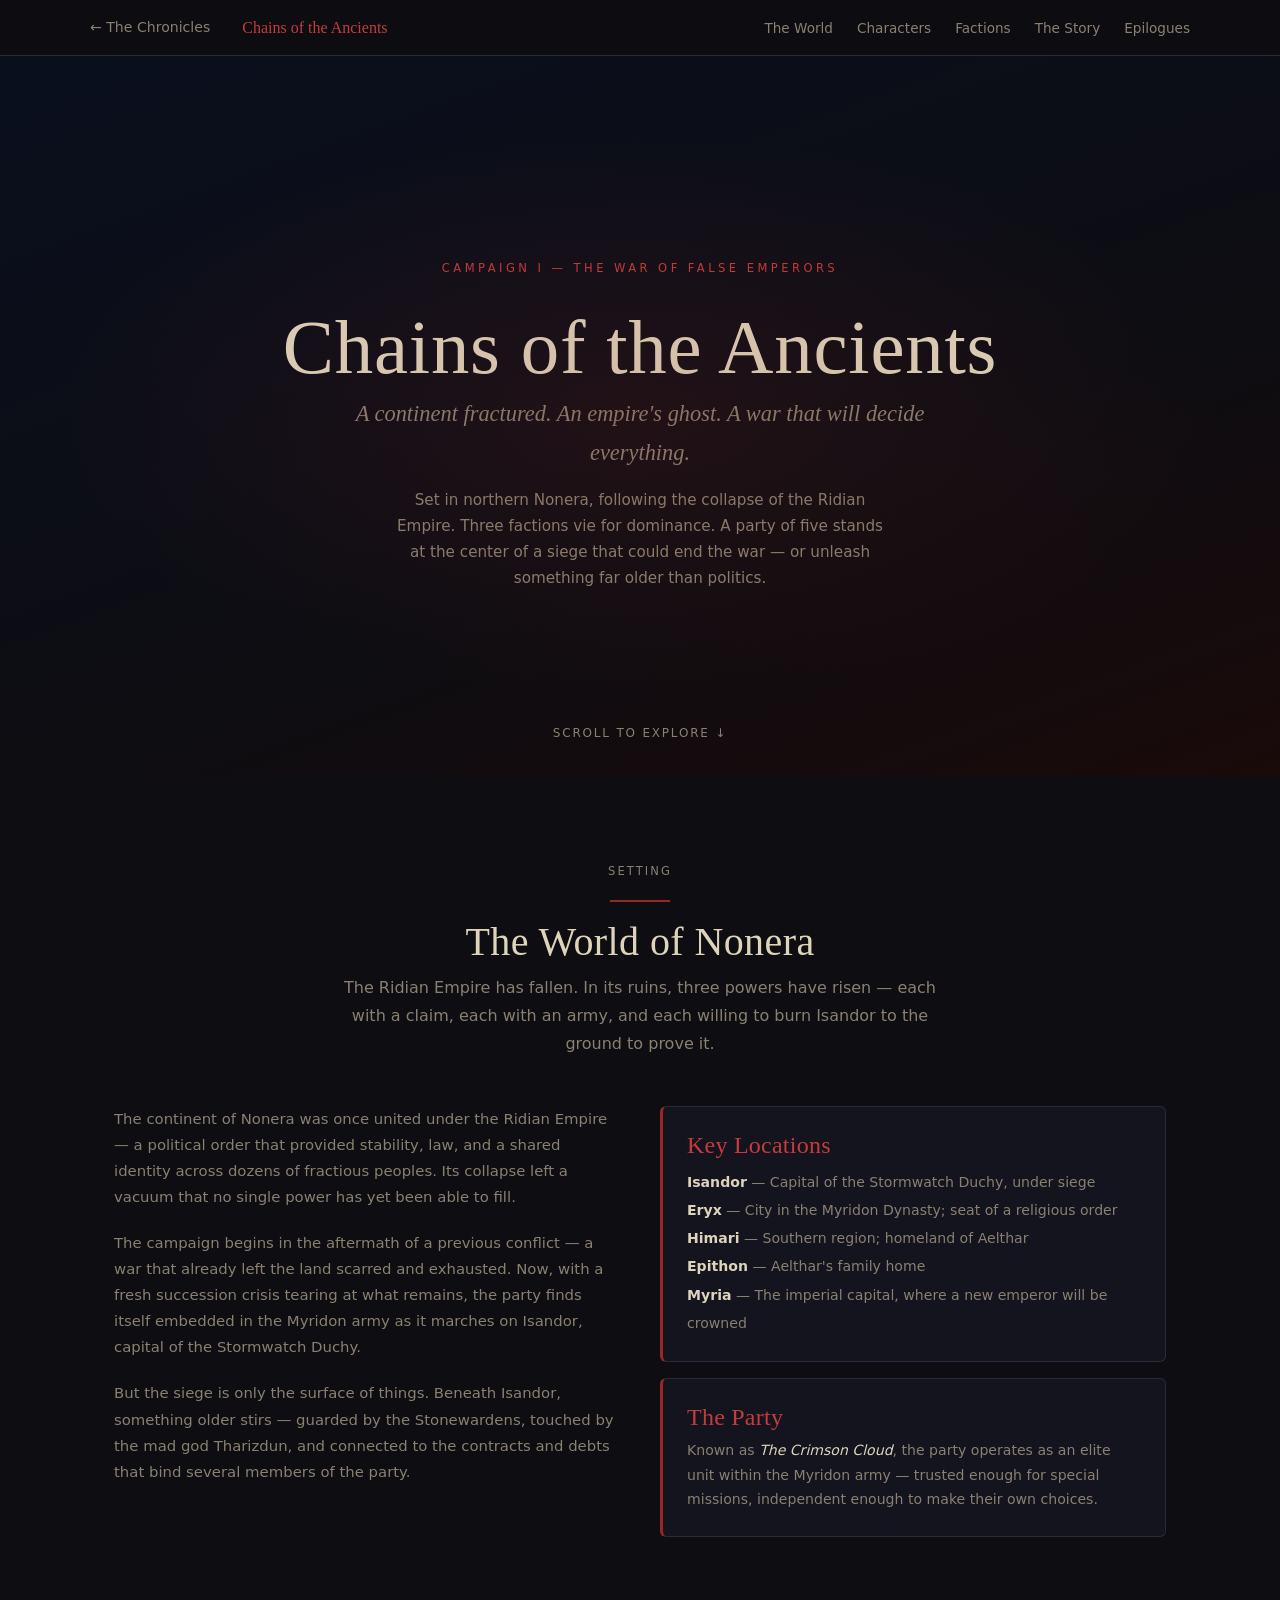
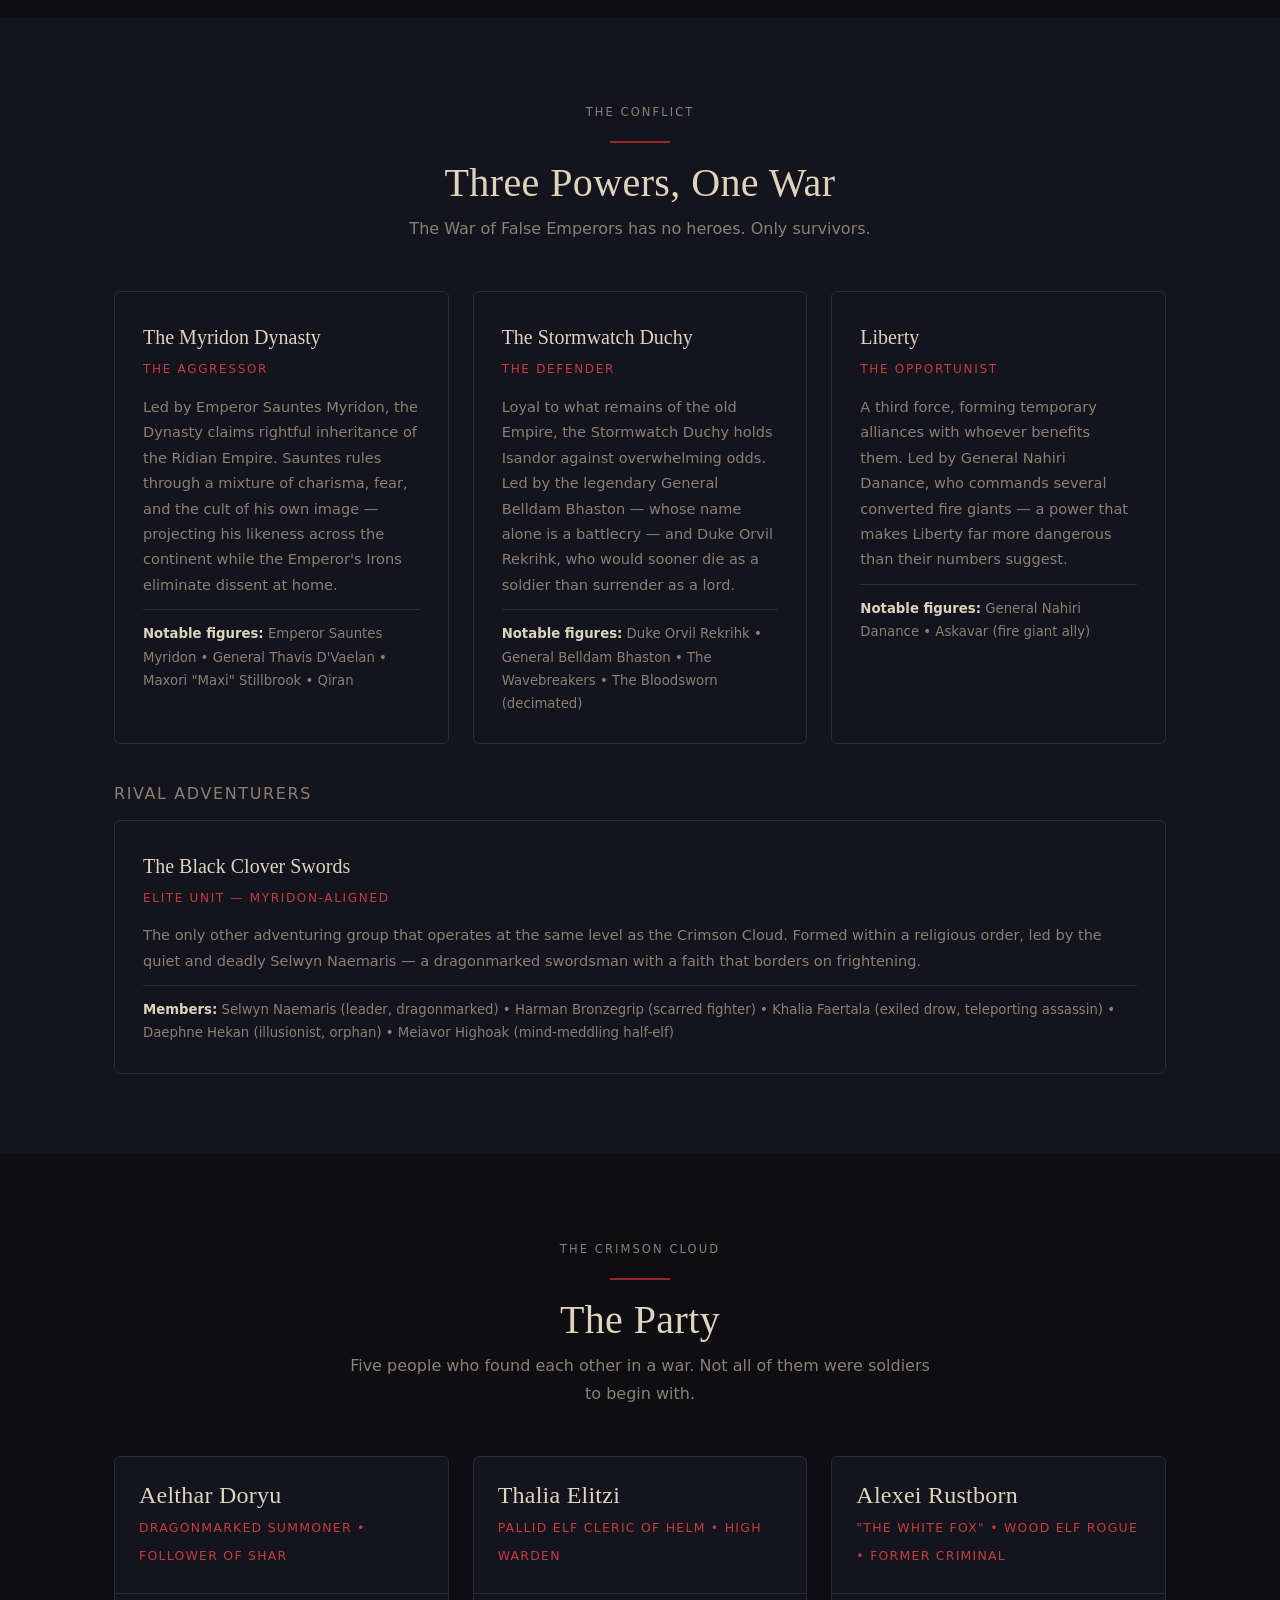
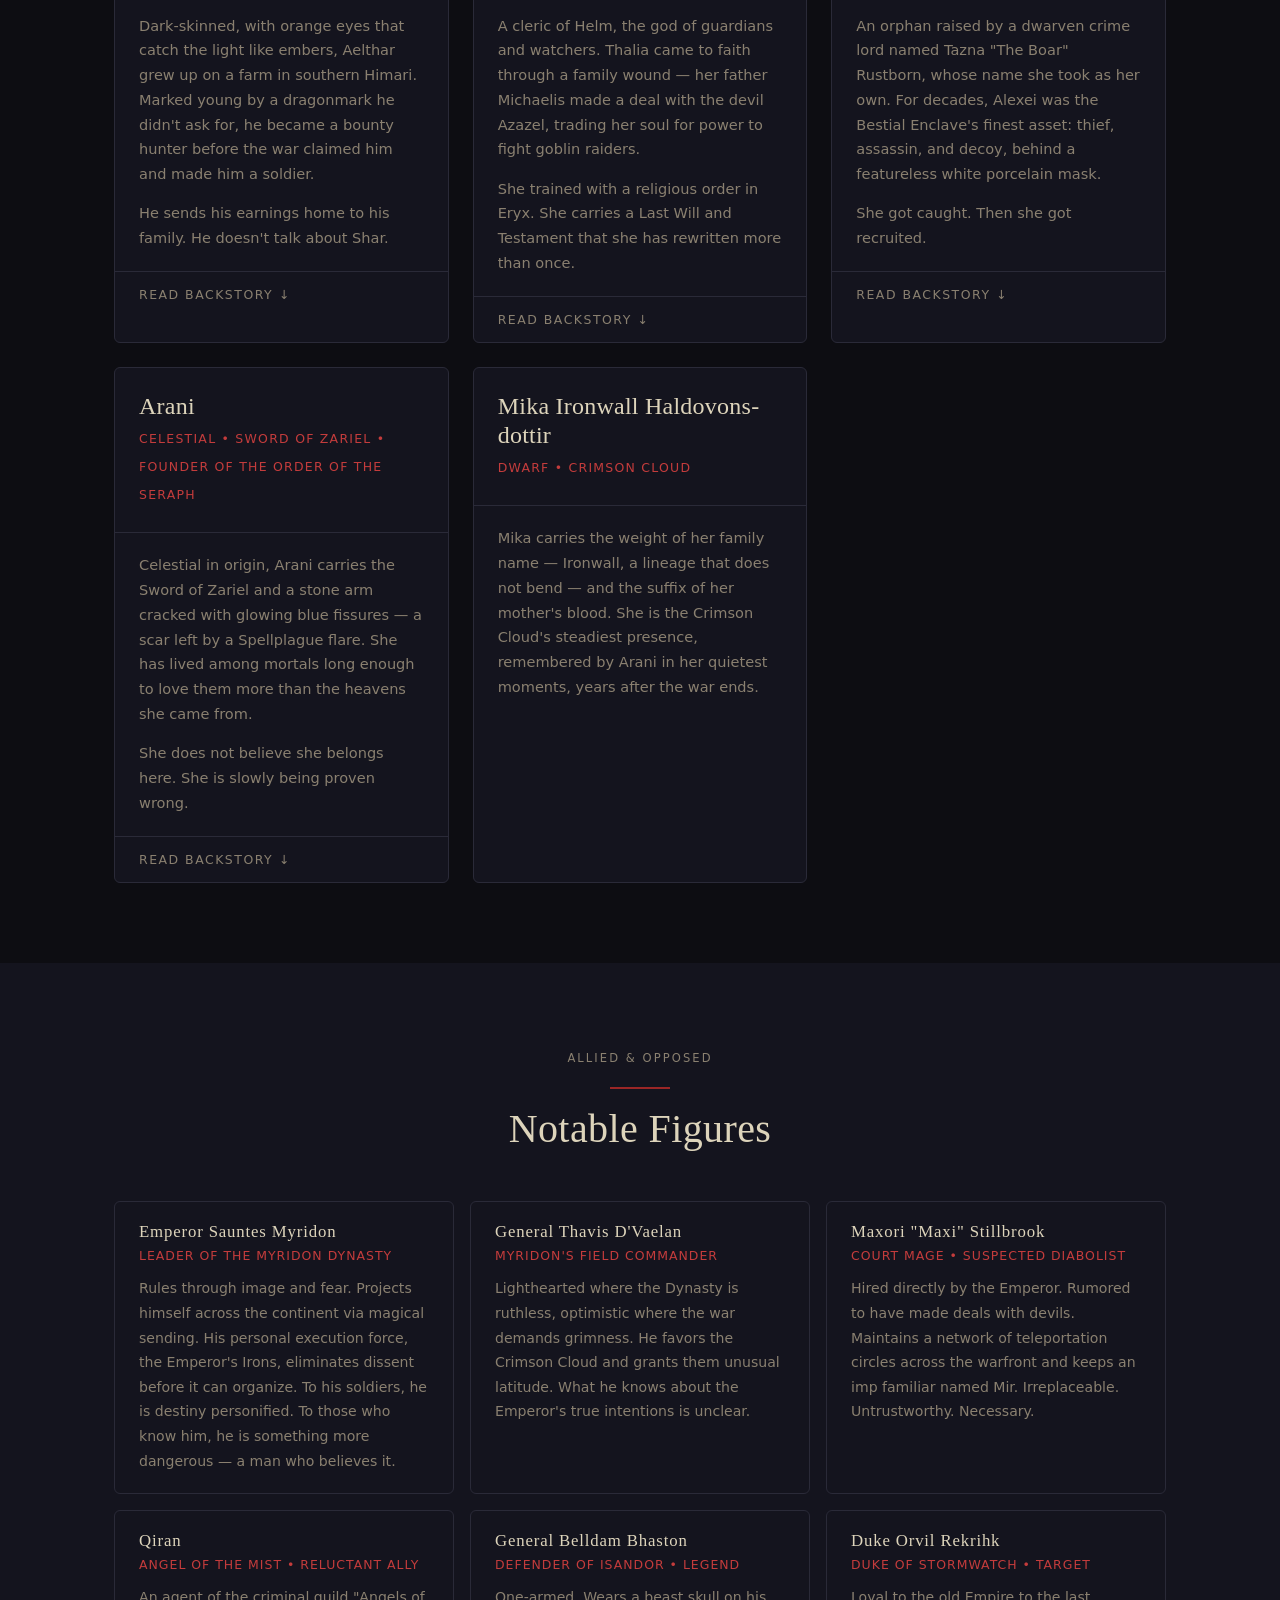
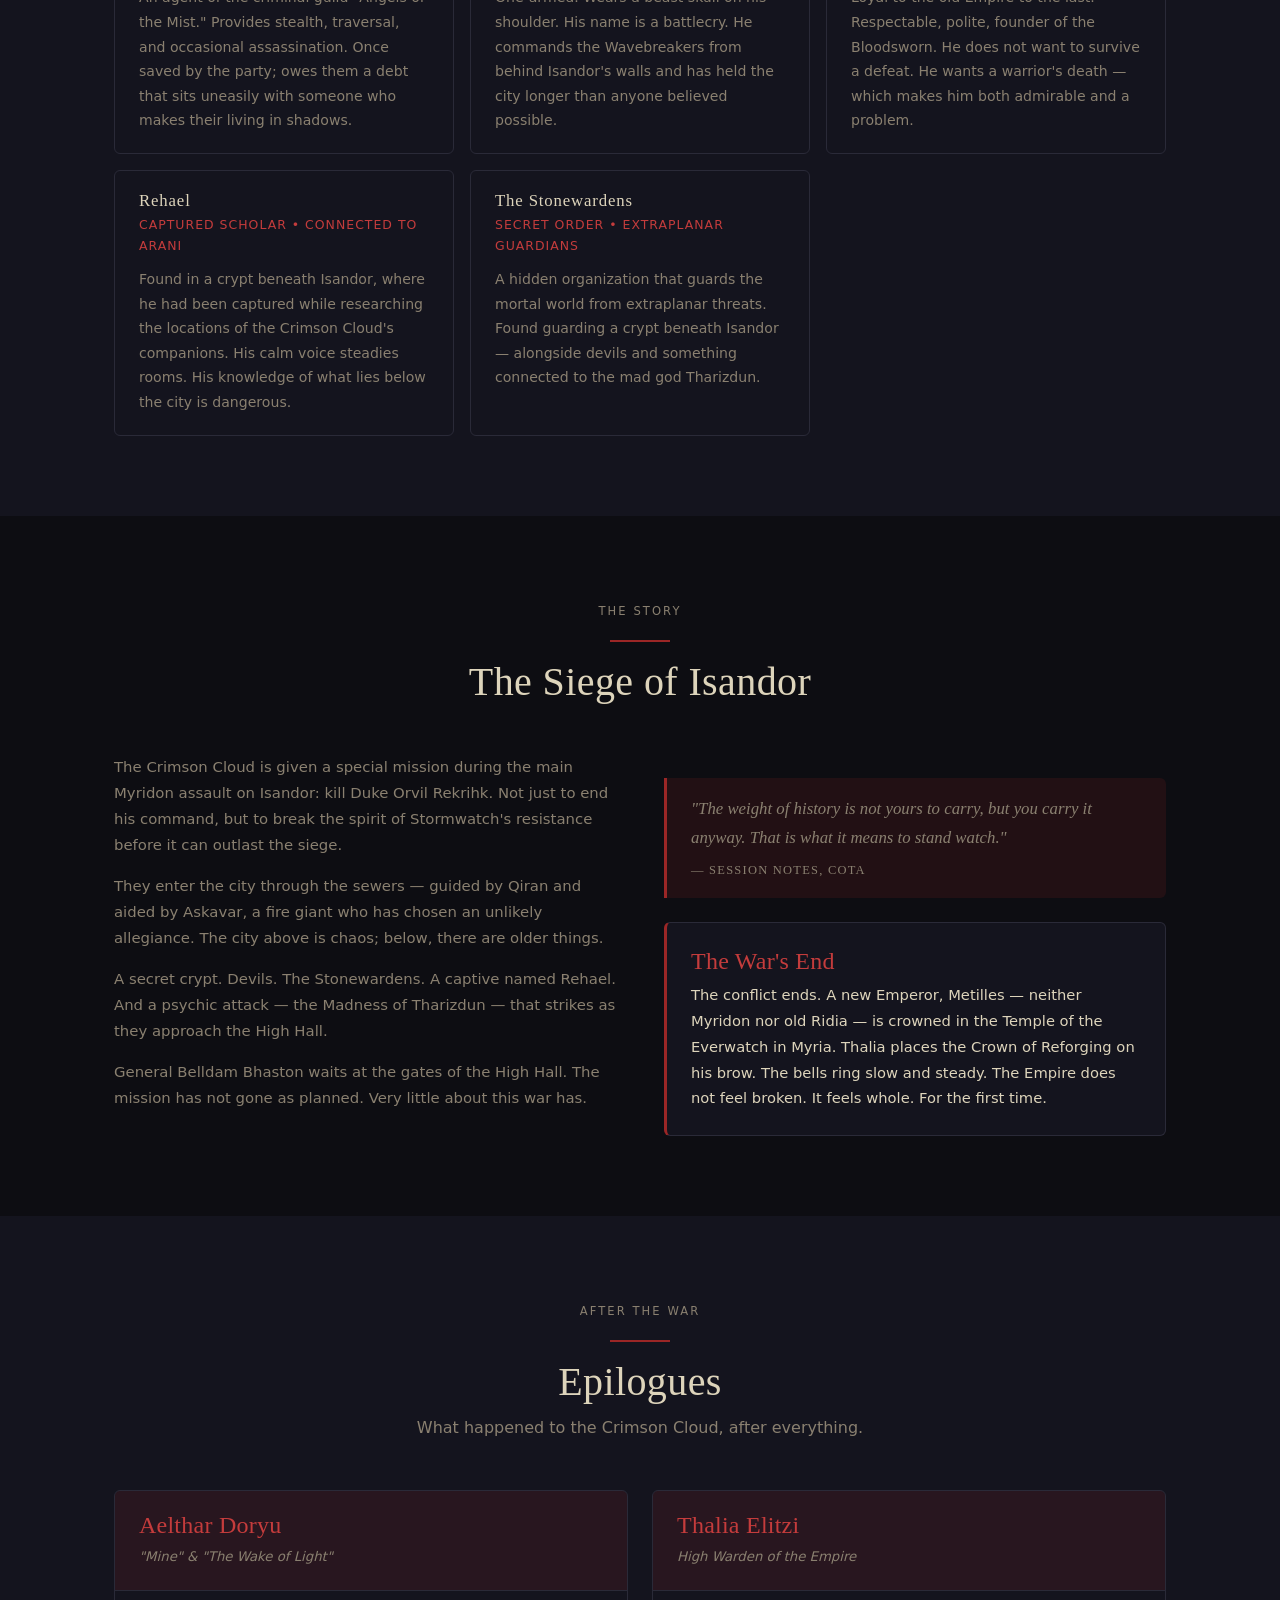
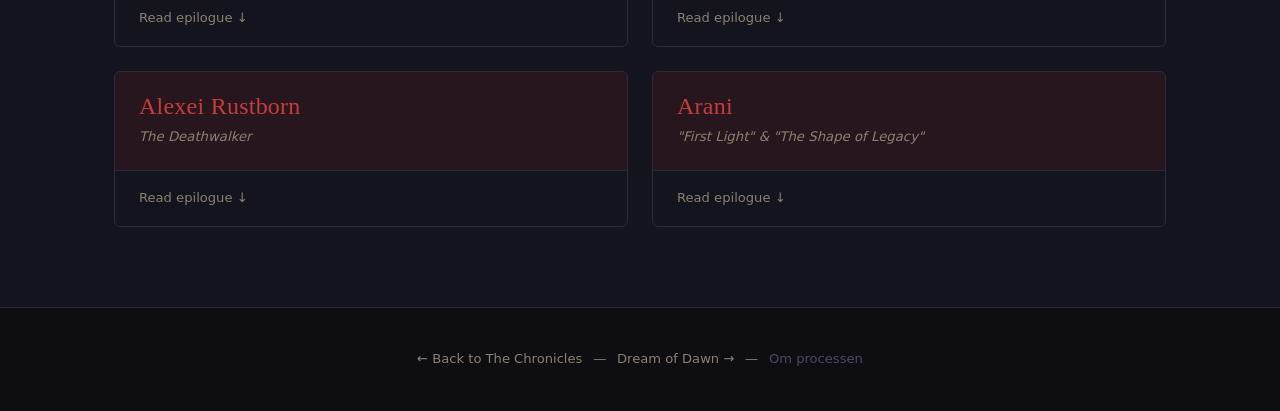
==== commit b966465e: "Add process page and discreet footer links" ====
--- a/chains.html
+++ b/chains.html
@@ -726,6 +726,8 @@
         <a href="index.html">&larr; Back to The Chronicles</a>
         &ensp;&mdash;&ensp;
         <a href="dawn.html">Dream of Dawn &rarr;</a>
+        &ensp;&mdash;&ensp;
+        <a href="process.html" style="color: #4a4a60;">Om processen</a>
       </p>
     </div>
   </footer>
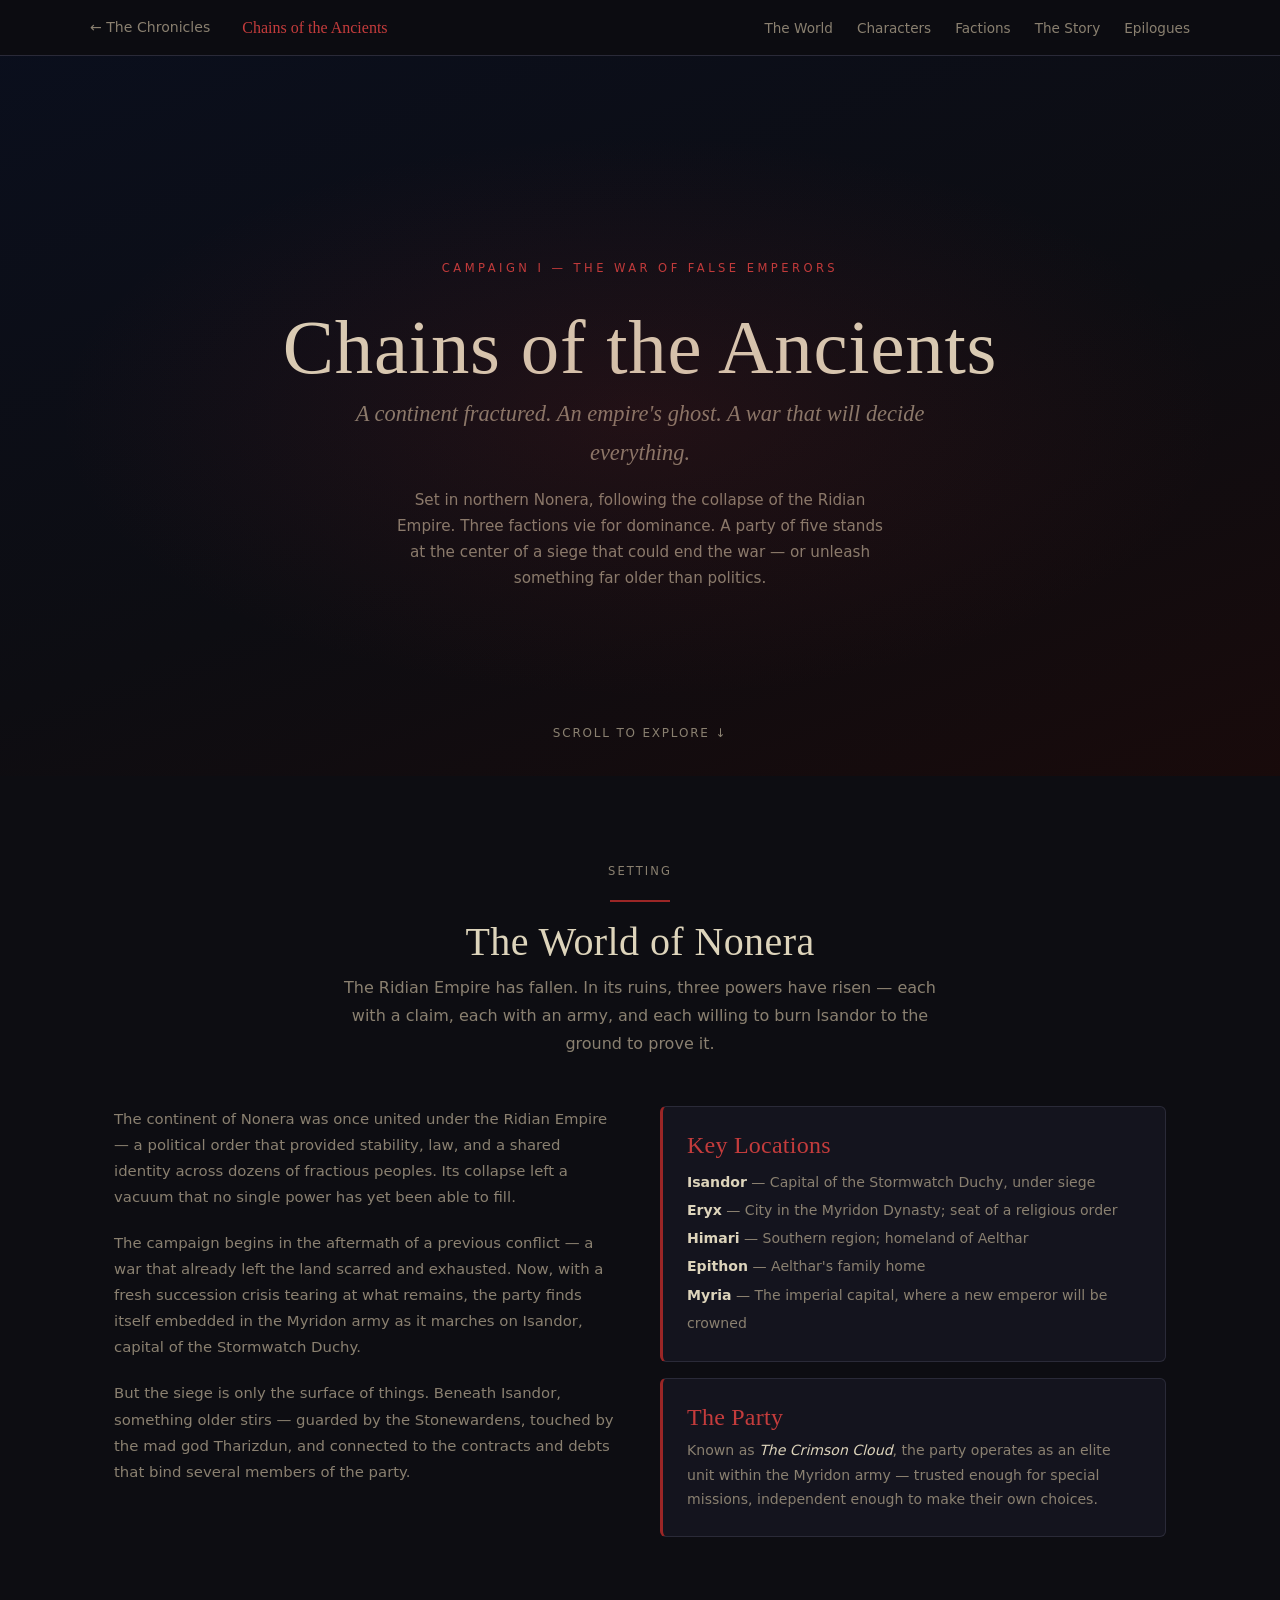
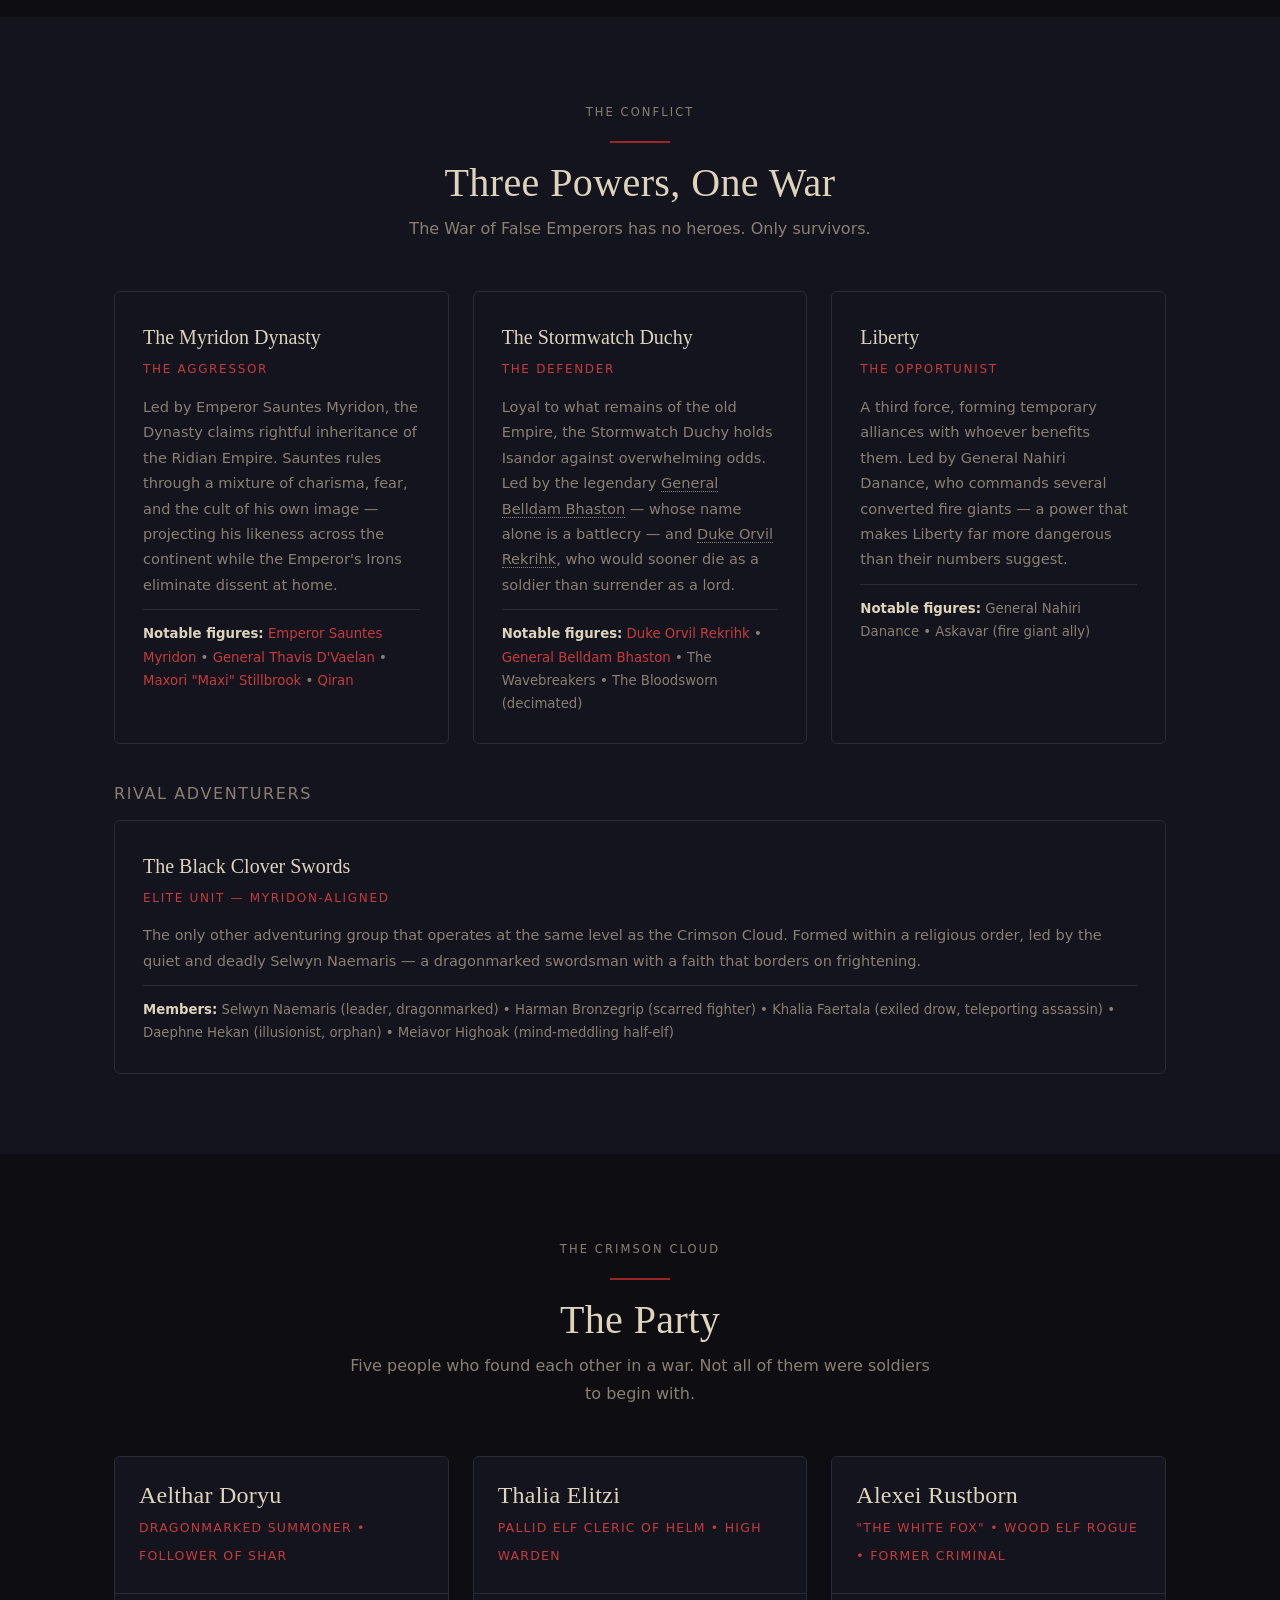
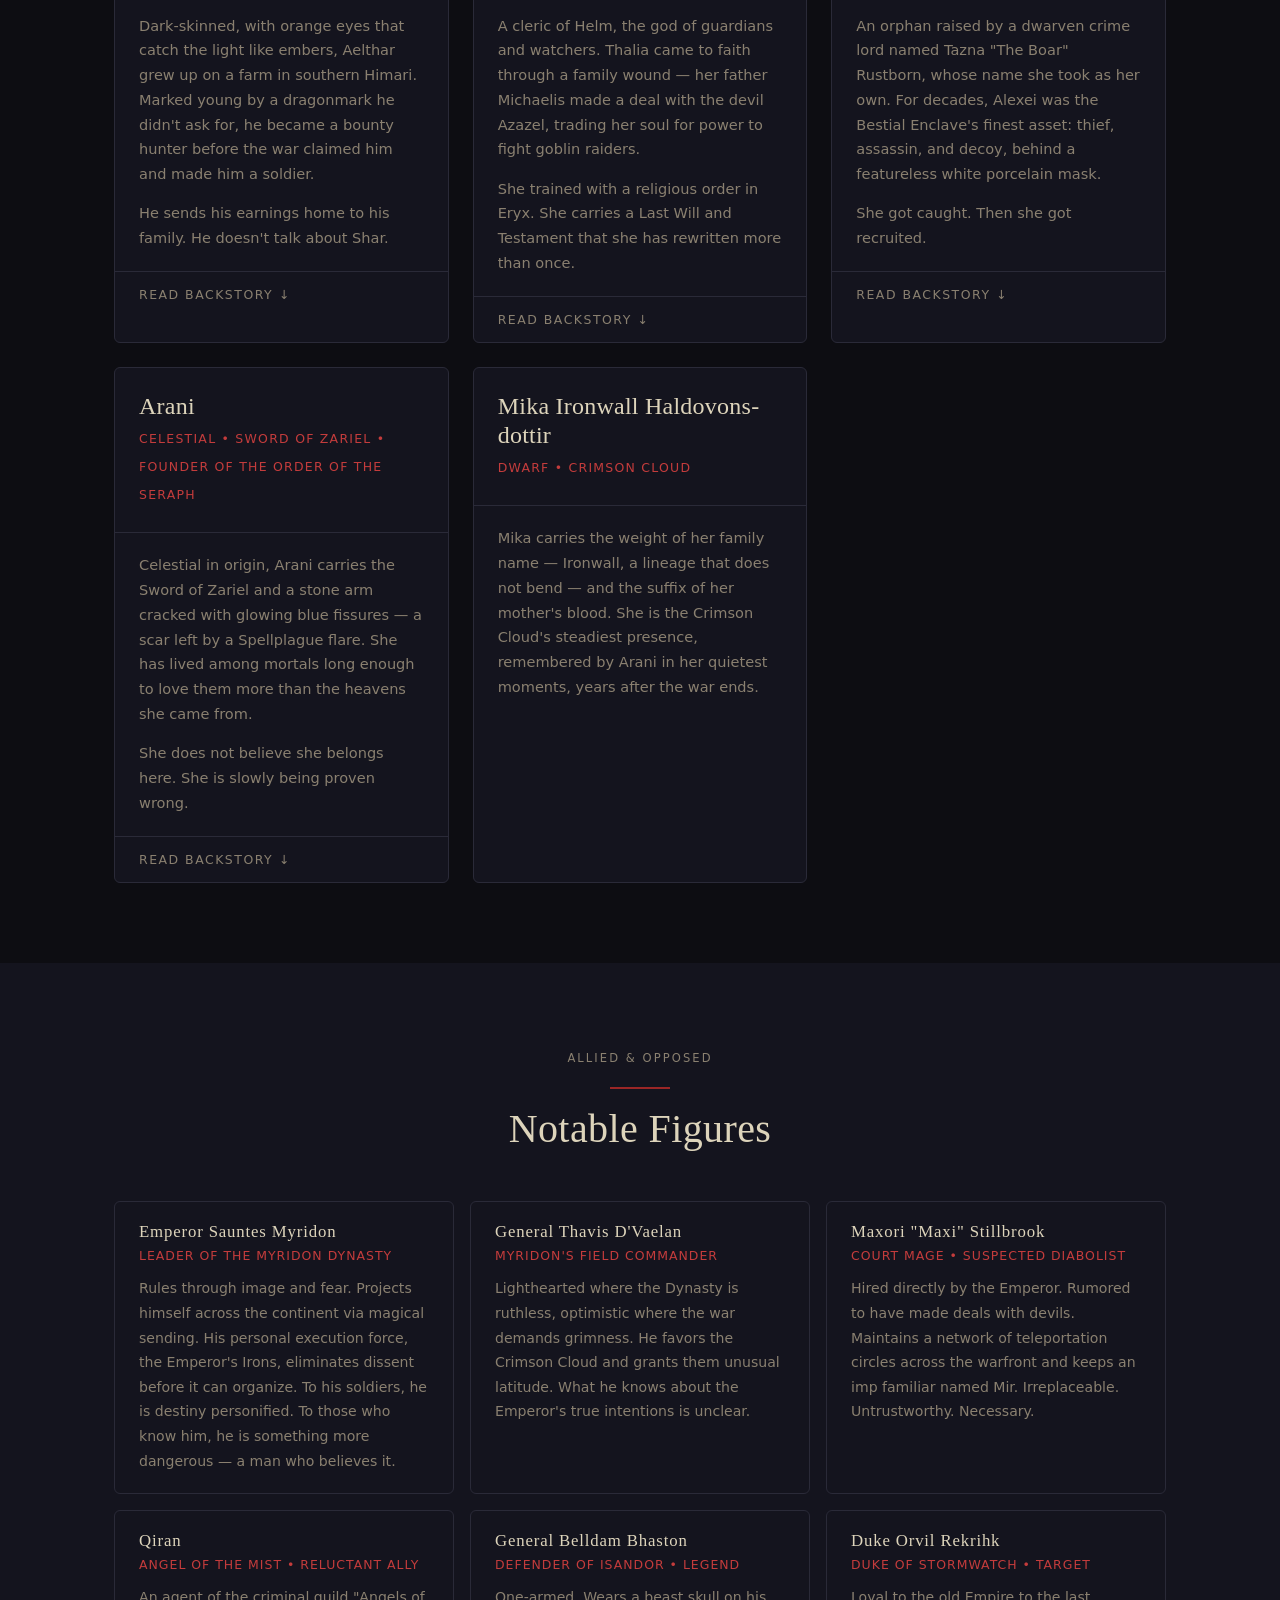
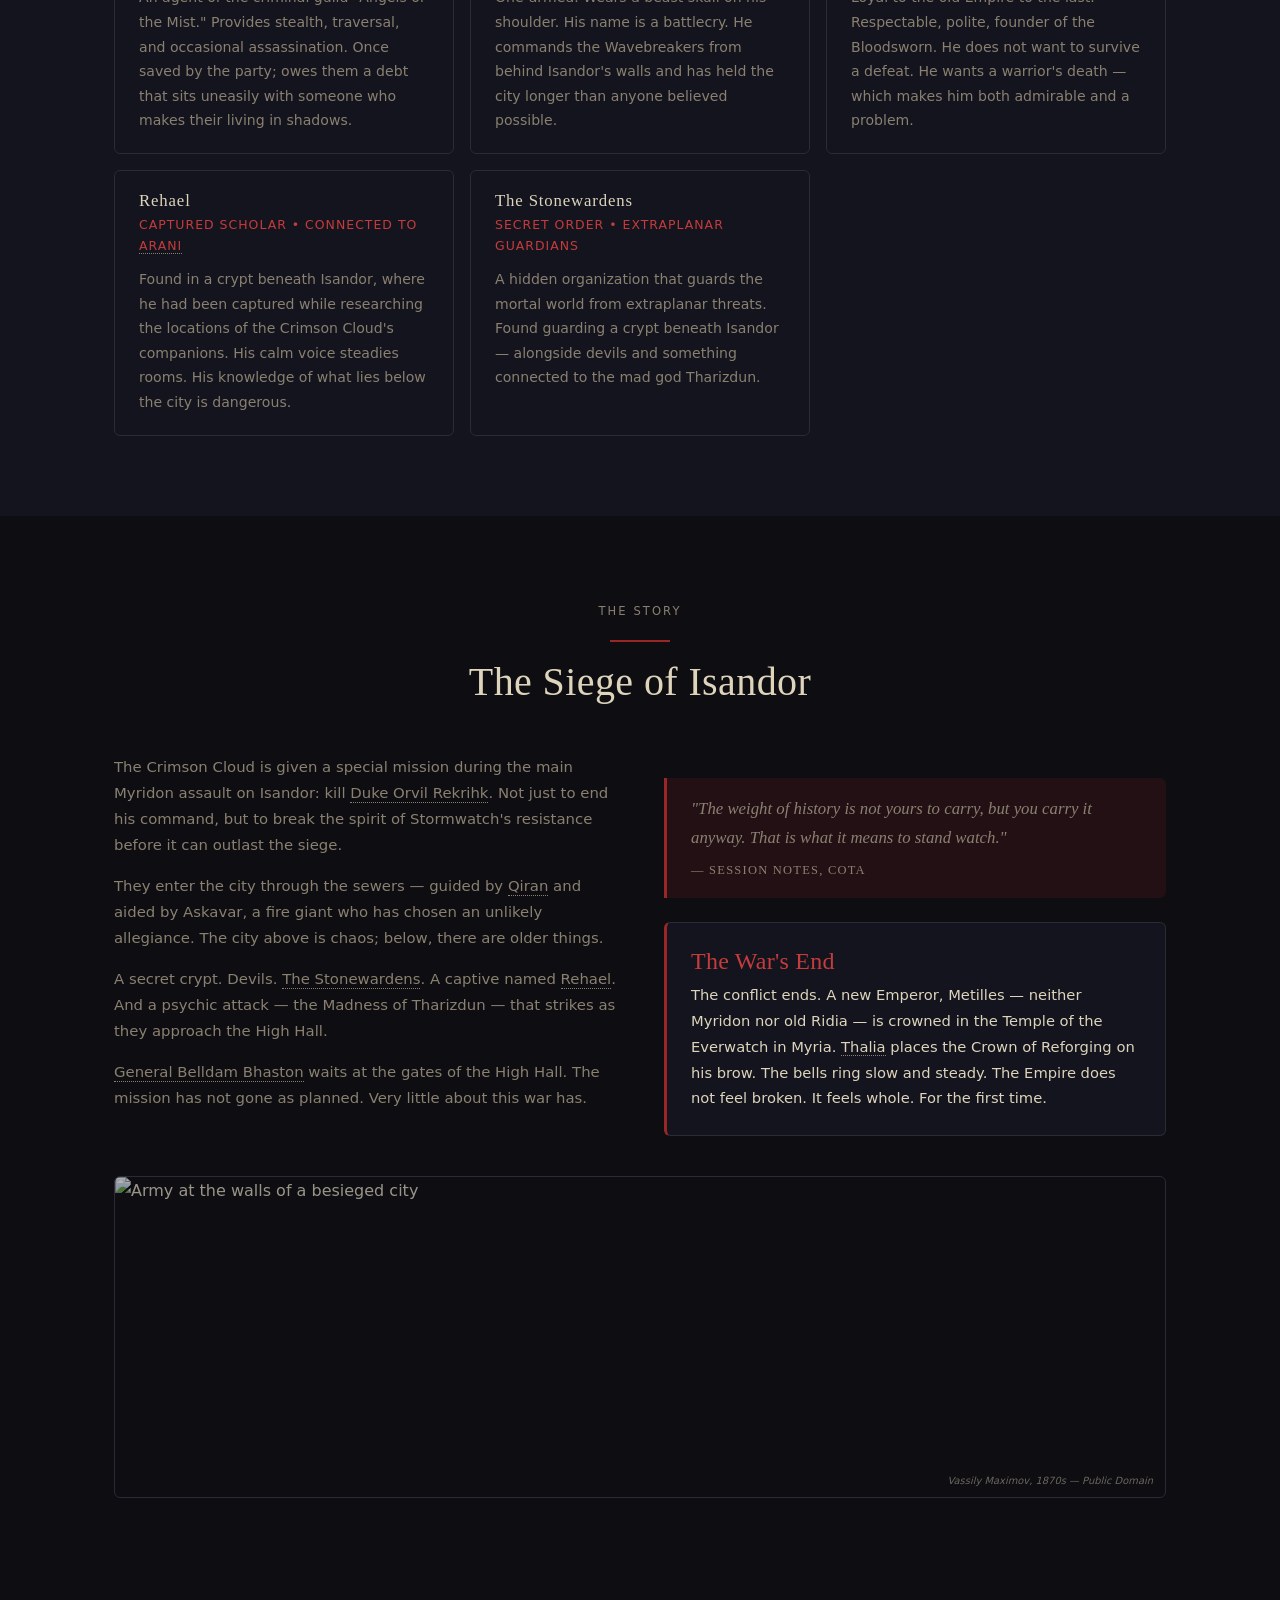
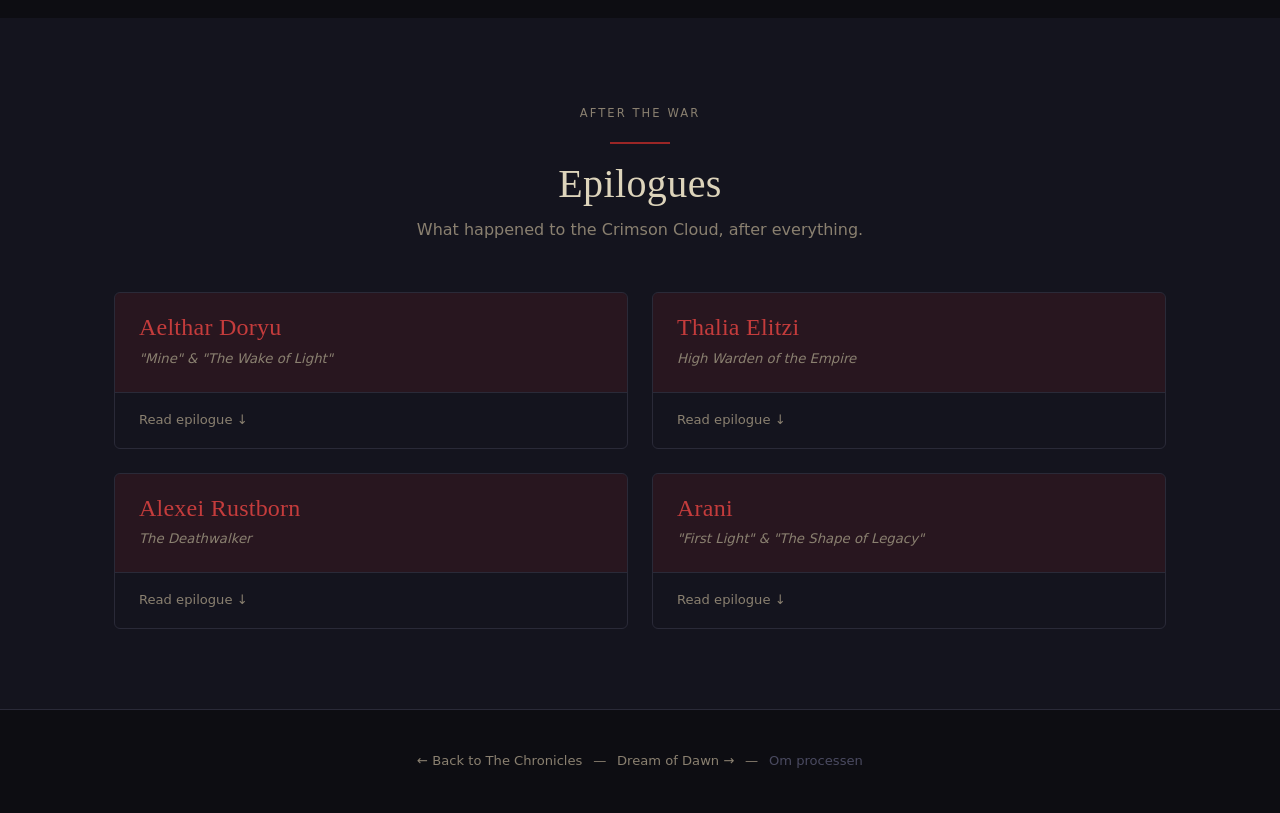
==== commit b3b05498: "Add images and cross-links across all pages - Add public domain paintings as hero backgrounds and se" ====
--- a/chains.html
+++ b/chains.html
@@ -25,7 +25,7 @@
 
 
   <!-- Hero -->
-  <header class="campaign-hero">
+  <header class="campaign-hero" style="background-image: var(--hero-gradient), url('https://upload.wikimedia.org/wikipedia/commons/c/c4/Jan_Brueghel_the_Elder_-_Das_brennende_Troja.JPG'); background-size: auto, cover; background-position: center, center 50%;">
     <span class="hero-eyebrow">Campaign I &mdash; The War of False Emperors</span>
     <h1>Chains of the Ancients</h1>
     <p class="hero-tagline">
@@ -120,8 +120,8 @@
             while the Emperor's Irons eliminate dissent at home.
           </p>
           <div class="faction-members">
-            <strong>Notable figures:</strong> Emperor Sauntes Myridon &bull;
-            General Thavis D'Vaelan &bull; Maxori "Maxi" Stillbrook &bull; Qiran
+            <strong>Notable figures:</strong> <a href="#npc-sauntes">Emperor Sauntes Myridon</a> &bull;
+            <a href="#npc-thavis">General Thavis D'Vaelan</a> &bull; <a href="#npc-maxi">Maxori "Maxi" Stillbrook</a> &bull; <a href="#npc-qiran">Qiran</a>
           </div>
         </div>
 
@@ -130,13 +130,13 @@
           <div class="faction-side">The Defender</div>
           <p>
             Loyal to what remains of the old Empire, the Stormwatch Duchy holds Isandor
-            against overwhelming odds. Led by the legendary General Belldam Bhaston —
-            whose name alone is a battlecry — and Duke Orvil Rekrihk, who would
+            against overwhelming odds. Led by the legendary <a class="xref" href="#npc-bhaston">General Belldam Bhaston</a> —
+            whose name alone is a battlecry — and <a class="xref" href="#npc-orvil">Duke Orvil Rekrihk</a>, who would
             sooner die as a soldier than surrender as a lord.
           </p>
           <div class="faction-members">
-            <strong>Notable figures:</strong> Duke Orvil Rekrihk &bull;
-            General Belldam Bhaston &bull; The Wavebreakers &bull; The Bloodsworn (decimated)
+            <strong>Notable figures:</strong> <a href="#npc-orvil">Duke Orvil Rekrihk</a> &bull;
+            <a href="#npc-bhaston">General Belldam Bhaston</a> &bull; The Wavebreakers &bull; The Bloodsworn (decimated)
           </div>
         </div>
 
@@ -195,7 +195,7 @@
       <div class="grid-auto">
 
         <!-- Aelthar -->
-        <div class="character-card char-card">
+        <div class="character-card char-card" id="char-aelthar">
           <div class="char-header">
             <h3>Aelthar Doryu</h3>
             <span class="char-role">Dragonmarked Summoner &bull; Follower of Shar</span>
@@ -234,7 +234,7 @@
         </div>
 
         <!-- Thalia -->
-        <div class="character-card char-card">
+        <div class="character-card char-card" id="char-thalia">
           <div class="char-header">
             <h3>Thalia Elitzi</h3>
             <span class="char-role">Pallid Elf Cleric of Helm &bull; High Warden</span>
@@ -277,7 +277,7 @@
         </div>
 
         <!-- Alexei -->
-        <div class="character-card char-card">
+        <div class="character-card char-card" id="char-alexei">
           <div class="char-header">
             <h3>Alexei Rustborn</h3>
             <span class="char-role">"The White Fox" &bull; Wood Elf Rogue &bull; Former Criminal</span>
@@ -317,7 +317,7 @@
         </div>
 
         <!-- Arani -->
-        <div class="character-card char-card">
+        <div class="character-card char-card" id="char-arani">
           <div class="char-header">
             <h3>Arani</h3>
             <span class="char-role">Celestial &bull; Sword of Zariel &bull; Founder of the Order of the Seraph</span>
@@ -356,7 +356,7 @@
         </div>
 
         <!-- Mika -->
-        <div class="character-card char-card">
+        <div class="character-card char-card" id="char-mika">
           <div class="char-header">
             <h3>Mika Ironwall Haldovons-dottir</h3>
             <span class="char-role">Dwarf &bull; Crimson Cloud</span>
@@ -376,7 +376,7 @@
 
 
   <!-- Key NPCs -->
-  <section>
+  <section id="notable-figures">
     <div class="container">
       <div class="section-header">
         <span class="label">Allied &amp; Opposed</span>
@@ -386,7 +386,7 @@
 
       <div class="npc-grid">
 
-        <div class="npc-card">
+        <div class="npc-card" id="npc-sauntes">
           <h4>Emperor Sauntes Myridon</h4>
           <div class="npc-title">Leader of the Myridon Dynasty</div>
           <p>
@@ -397,7 +397,7 @@
           </p>
         </div>
 
-        <div class="npc-card">
+        <div class="npc-card" id="npc-thavis">
           <h4>General Thavis D'Vaelan</h4>
           <div class="npc-title">Myridon's Field Commander</div>
           <p>
@@ -407,7 +407,7 @@
           </p>
         </div>
 
-        <div class="npc-card">
+        <div class="npc-card" id="npc-maxi">
           <h4>Maxori "Maxi" Stillbrook</h4>
           <div class="npc-title">Court Mage &bull; Suspected Diabolist</div>
           <p>
@@ -417,7 +417,7 @@
           </p>
         </div>
 
-        <div class="npc-card">
+        <div class="npc-card" id="npc-qiran">
           <h4>Qiran</h4>
           <div class="npc-title">Angel of the Mist &bull; Reluctant Ally</div>
           <p>
@@ -427,7 +427,7 @@
           </p>
         </div>
 
-        <div class="npc-card">
+        <div class="npc-card" id="npc-bhaston">
           <h4>General Belldam Bhaston</h4>
           <div class="npc-title">Defender of Isandor &bull; Legend</div>
           <p>
@@ -437,7 +437,7 @@
           </p>
         </div>
 
-        <div class="npc-card">
+        <div class="npc-card" id="npc-orvil">
           <h4>Duke Orvil Rekrihk</h4>
           <div class="npc-title">Duke of Stormwatch &bull; Target</div>
           <p>
@@ -447,9 +447,9 @@
           </p>
         </div>
 
-        <div class="npc-card">
+        <div class="npc-card" id="npc-rehael">
           <h4>Rehael</h4>
-          <div class="npc-title">Captured Scholar &bull; Connected to Arani</div>
+          <div class="npc-title">Captured Scholar &bull; Connected to <a class="xref" href="#char-arani">Arani</a></div>
           <p>
             Found in a crypt beneath Isandor, where he had been captured while
             researching the locations of the Crimson Cloud's companions. His calm voice
@@ -457,7 +457,7 @@
           </p>
         </div>
 
-        <div class="npc-card">
+        <div class="npc-card" id="npc-stonewardens">
           <h4>The Stonewardens</h4>
           <div class="npc-title">Secret Order &bull; Extraplanar Guardians</div>
           <p>
@@ -485,20 +485,20 @@
         <div>
           <p style="color: var(--text-muted); font-size: 0.93rem;">
             The Crimson Cloud is given a special mission during the main Myridon assault on Isandor:
-            kill Duke Orvil Rekrihk. Not just to end his command, but to break the spirit of
+            kill <a class="xref" href="#npc-orvil">Duke Orvil Rekrihk</a>. Not just to end his command, but to break the spirit of
             Stormwatch's resistance before it can outlast the siege.
           </p>
           <p style="color: var(--text-muted); font-size: 0.93rem;">
-            They enter the city through the sewers — guided by Qiran and aided by Askavar, a
+            They enter the city through the sewers — guided by <a class="xref" href="#npc-qiran">Qiran</a> and aided by Askavar, a
             fire giant who has chosen an unlikely allegiance. The city above is chaos; below,
             there are older things.
           </p>
           <p style="color: var(--text-muted); font-size: 0.93rem;">
-            A secret crypt. Devils. The Stonewardens. A captive named Rehael. And a psychic
+            A secret crypt. Devils. <a class="xref" href="#npc-stonewardens">The Stonewardens</a>. A captive named <a class="xref" href="#npc-rehael">Rehael</a>. And a psychic
             attack — the Madness of Tharizdun — that strikes as they approach the High Hall.
           </p>
           <p style="color: var(--text-muted); font-size: 0.93rem;">
-            General Belldam Bhaston waits at the gates of the High Hall. The mission has
+            <a class="xref" href="#npc-bhaston">General Belldam Bhaston</a> waits at the gates of the High Hall. The mission has
             not gone as planned. Very little about this war has.
           </p>
         </div>
@@ -513,13 +513,18 @@
             <h3>The War's End</h3>
             <p style="margin-top: 0.4rem;">
               The conflict ends. A new Emperor, Metilles — neither Myridon nor old Ridia —
-              is crowned in the Temple of the Everwatch in Myria. Thalia places the
+              is crowned in the Temple of the Everwatch in Myria. <a class="xref" href="#char-thalia">Thalia</a> places the
               Crown of Reforging on his brow. The bells ring slow and steady.
               The Empire does not feel broken. It feels whole. For the first time.
             </p>
           </div>
         </div>
       </div>
+
+      <figure class="art-panel">
+        <img src="https://upload.wikimedia.org/wikipedia/commons/a/a1/Mongols_at_the_walls_of_Vladimir_1238_Vassily_Maximov.jpg" alt="Army at the walls of a besieged city">
+        <figcaption>Vassily Maximov, 1870s &mdash; Public Domain</figcaption>
+      </figure>
     </div>
   </section>
 
@@ -648,7 +653,7 @@
                 She wore the white mask. She earned a name: The Deathwalker.
               </p>
               <p>
-                On a morning with mist curling over the hills near Mardahn, she found Arani
+                On a morning with mist curling over the hills near Mardahn, she found <a class="xref" href="#char-arani">Arani</a>
                 running a final test with her initiates — and a monster that had been tampered
                 with. Alexei appeared on a ridge with a gun still smoking in her hand.
               </p>
--- a/style.css
+++ b/style.css
@@ -25,7 +25,7 @@
   --accent-glow:  rgba(155, 38, 38, 0.4);
   --secondary:    #3a5a8a;
   --highlight:    #8ab0d8;
-  --hero-gradient: linear-gradient(160deg, #0a0f1e 0%, #0d0d12 60%, #1a0a0a 100%);
+  --hero-gradient: linear-gradient(160deg, rgba(10,15,30,0.88) 0%, rgba(13,13,18,0.72) 55%, rgba(26,10,10,0.88) 100%);
 }
 
 body.dawn {
@@ -35,7 +35,7 @@
   --accent-glow:  rgba(201, 162, 39, 0.4);
   --secondary:    #7a3090;
   --highlight:    #d4aaee;
-  --hero-gradient: linear-gradient(160deg, #0d0a18 0%, #0d0d12 60%, #1a1400 100%);
+  --hero-gradient: linear-gradient(160deg, rgba(13,10,24,0.88) 0%, rgba(13,13,18,0.72) 55%, rgba(26,20,0,0.88) 100%);
 }
 
 body.hub {
@@ -43,7 +43,7 @@
   --accent-light: #8a90b8;
   --accent-dim:   rgba(106, 112, 144, 0.12);
   --accent-glow:  rgba(106, 112, 144, 0.35);
-  --hero-gradient: linear-gradient(160deg, #0a0a10 0%, #0d0d12 50%, #0a0a10 100%);
+  --hero-gradient: linear-gradient(160deg, rgba(10,10,16,0.92) 0%, rgba(13,13,18,0.80) 50%, rgba(10,10,16,0.92) 100%);
 }
 
 *, *::before, *::after {
@@ -795,3 +795,66 @@
   .nav-links { display: none; }
   .npc-grid { grid-template-columns: 1fr; }
 }
+
+
+/* Image components */
+.art-panel {
+  width: 100%;
+  margin: 2.5rem 0;
+  border-radius: var(--radius);
+  border: 1px solid var(--border);
+  overflow: hidden;
+  position: relative;
+}
+
+.art-panel img {
+  width: 100%;
+  height: 320px;
+  object-fit: cover;
+  object-position: center 35%;
+  display: block;
+  filter: brightness(0.7) saturate(0.75);
+}
+
+.art-panel figcaption {
+  position: absolute;
+  bottom: 0.5rem;
+  right: 0.75rem;
+  font-size: 0.62rem;
+  color: rgba(221,212,187,0.45);
+  font-style: italic;
+  pointer-events: none;
+}
+
+.card-image {
+  margin: -2.5rem -2.5rem 1.75rem;
+  height: 160px;
+  overflow: hidden;
+}
+
+.card-image img {
+  width: 100%;
+  height: 100%;
+  object-fit: cover;
+  object-position: center 40%;
+  display: block;
+  filter: brightness(0.55) saturate(0.7);
+  transition: filter 0.35s;
+}
+
+.campaign-card:hover .card-image img {
+  filter: brightness(0.65) saturate(0.85);
+}
+
+/* Subtle cross-reference links within body text */
+a.xref {
+  color: inherit;
+  border-bottom: 1px dotted var(--text-muted);
+  transition: color 0.15s, border-color 0.15s;
+}
+a.xref:hover {
+  color: var(--accent-light);
+  border-color: var(--accent-light);
+  text-decoration: none;
+  opacity: 1;
+}
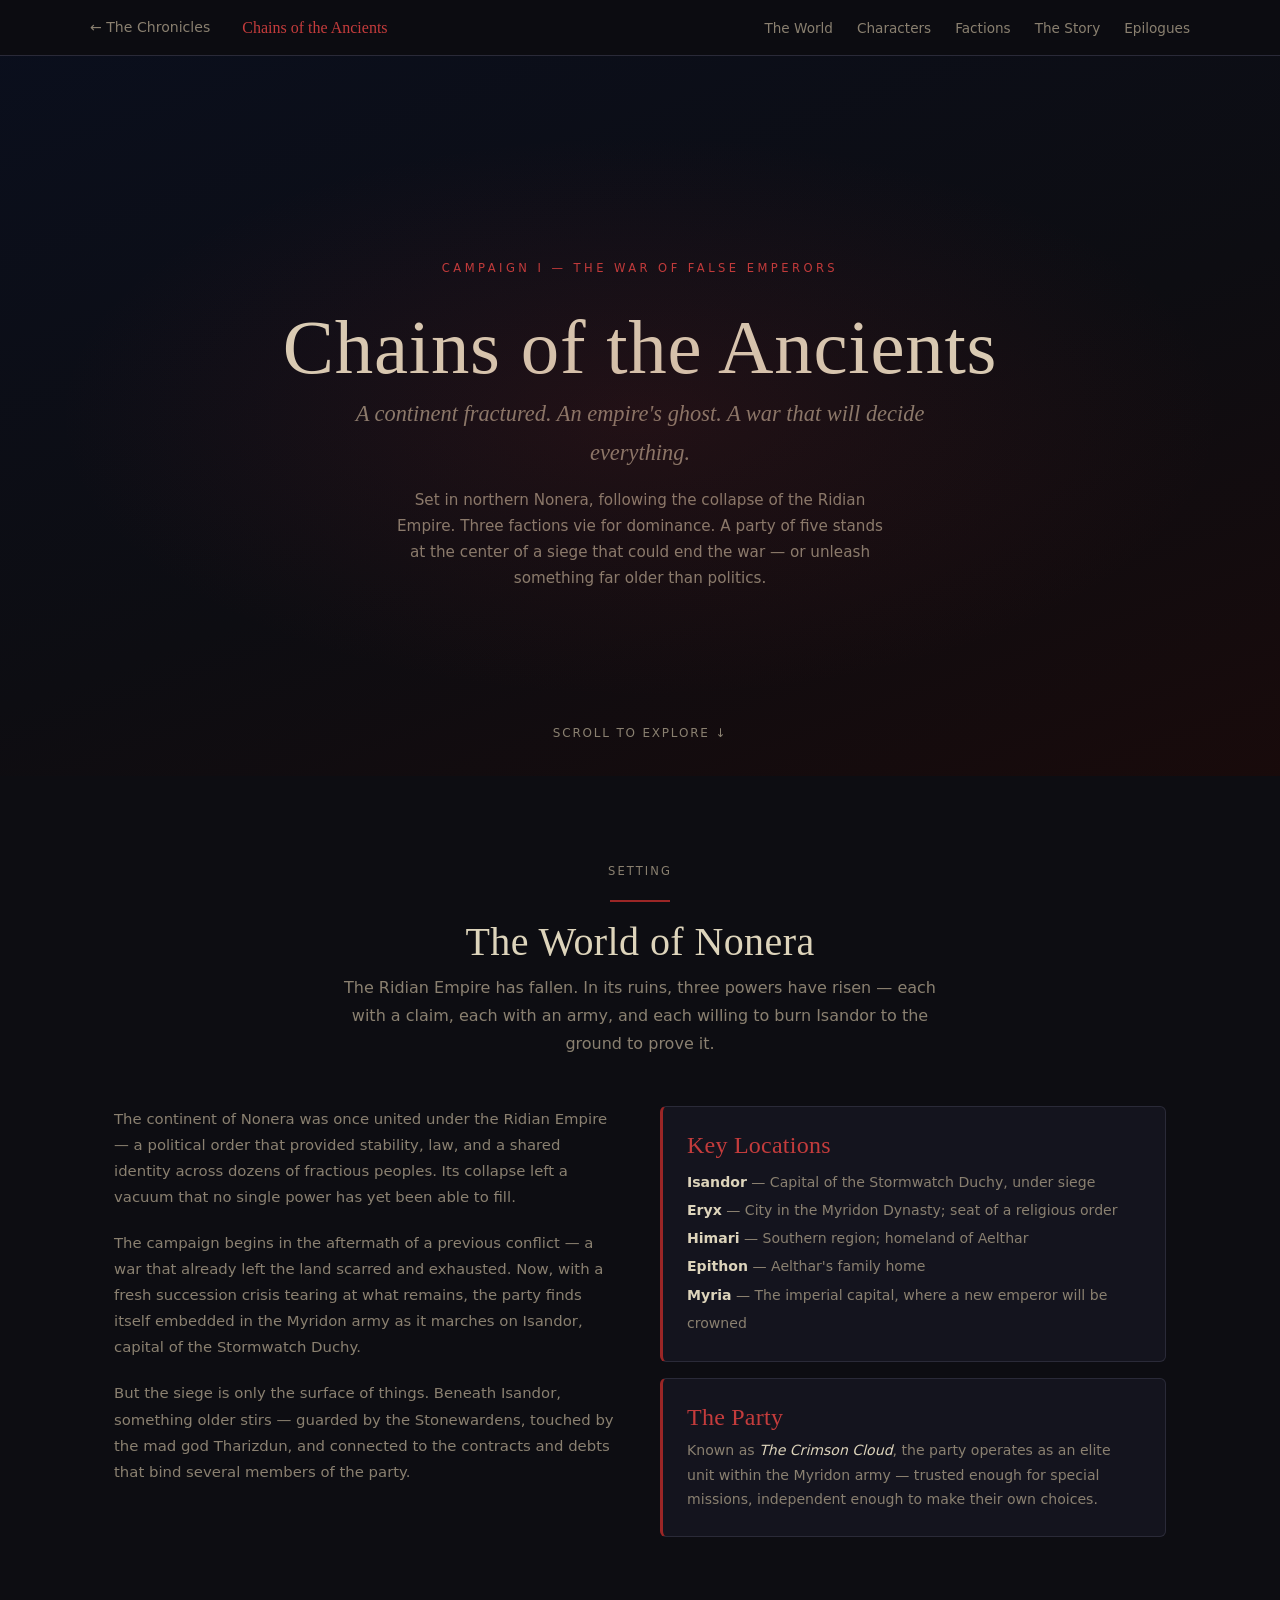
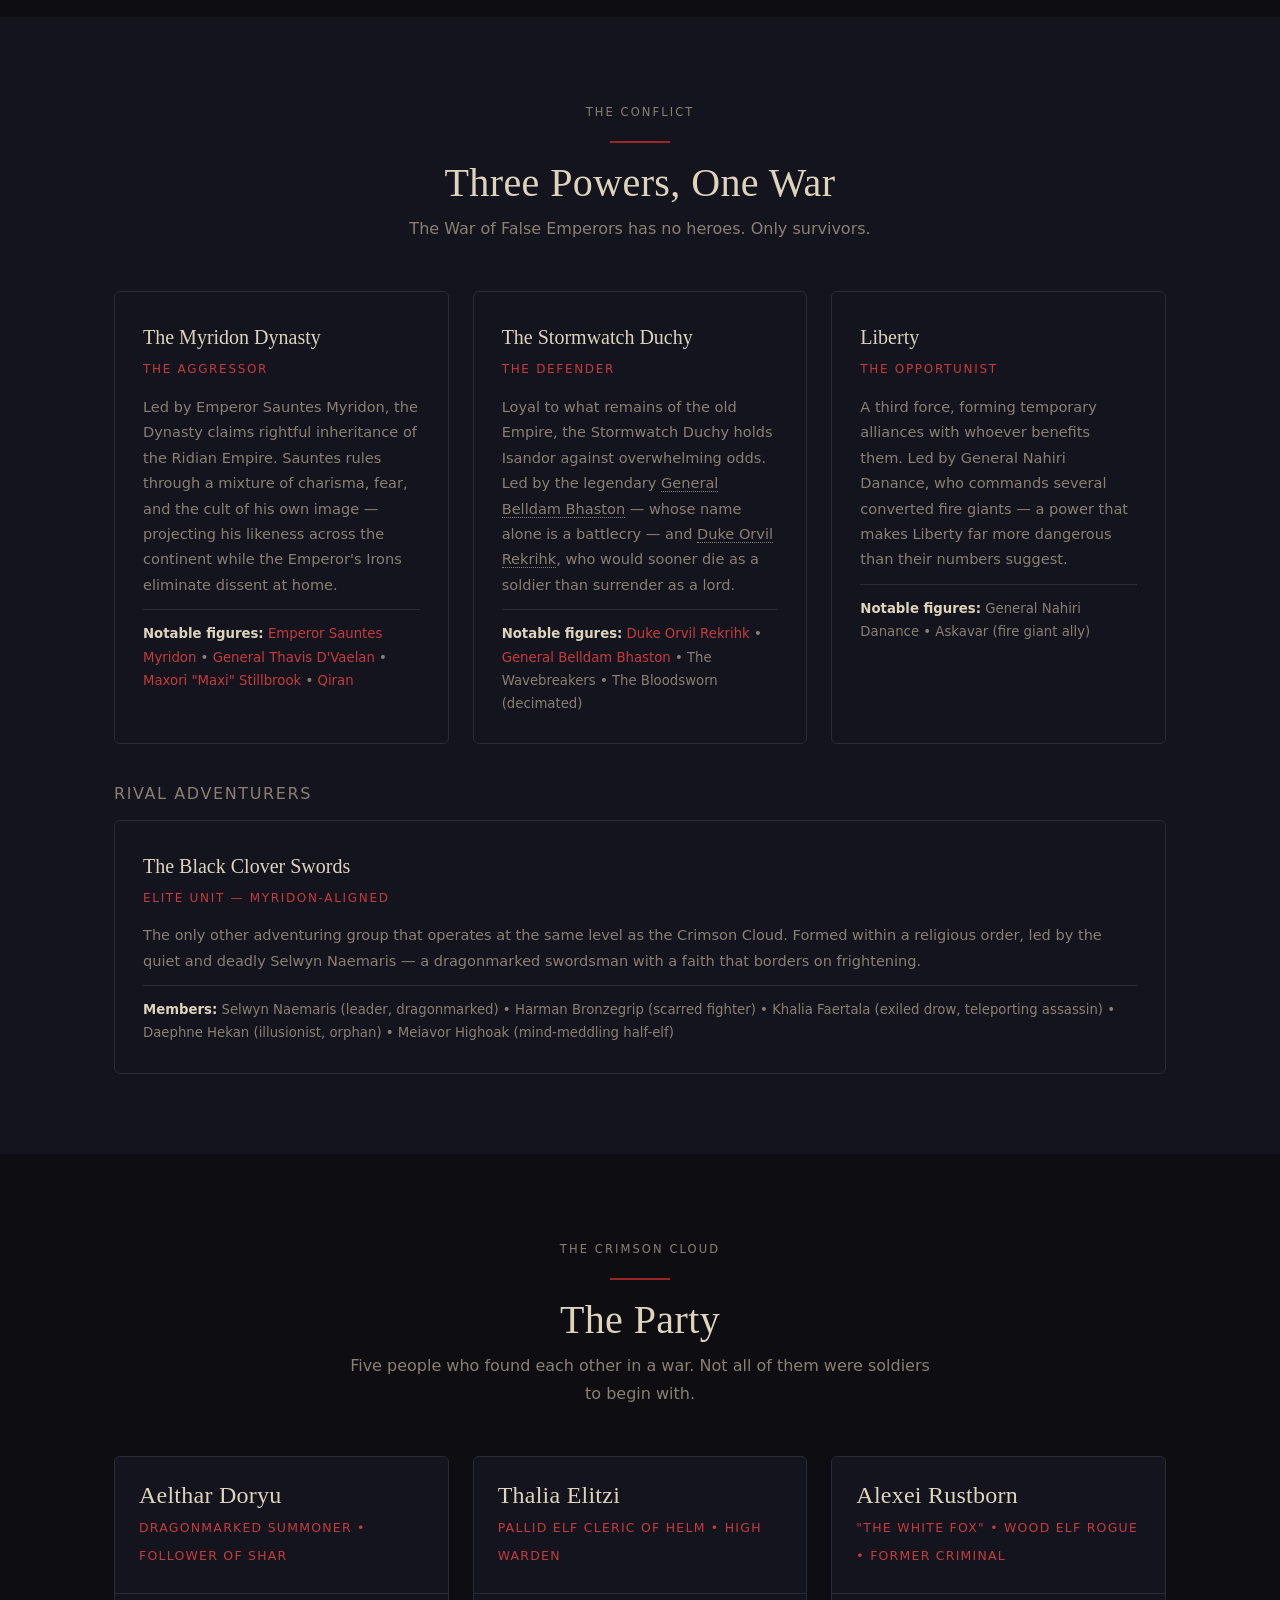
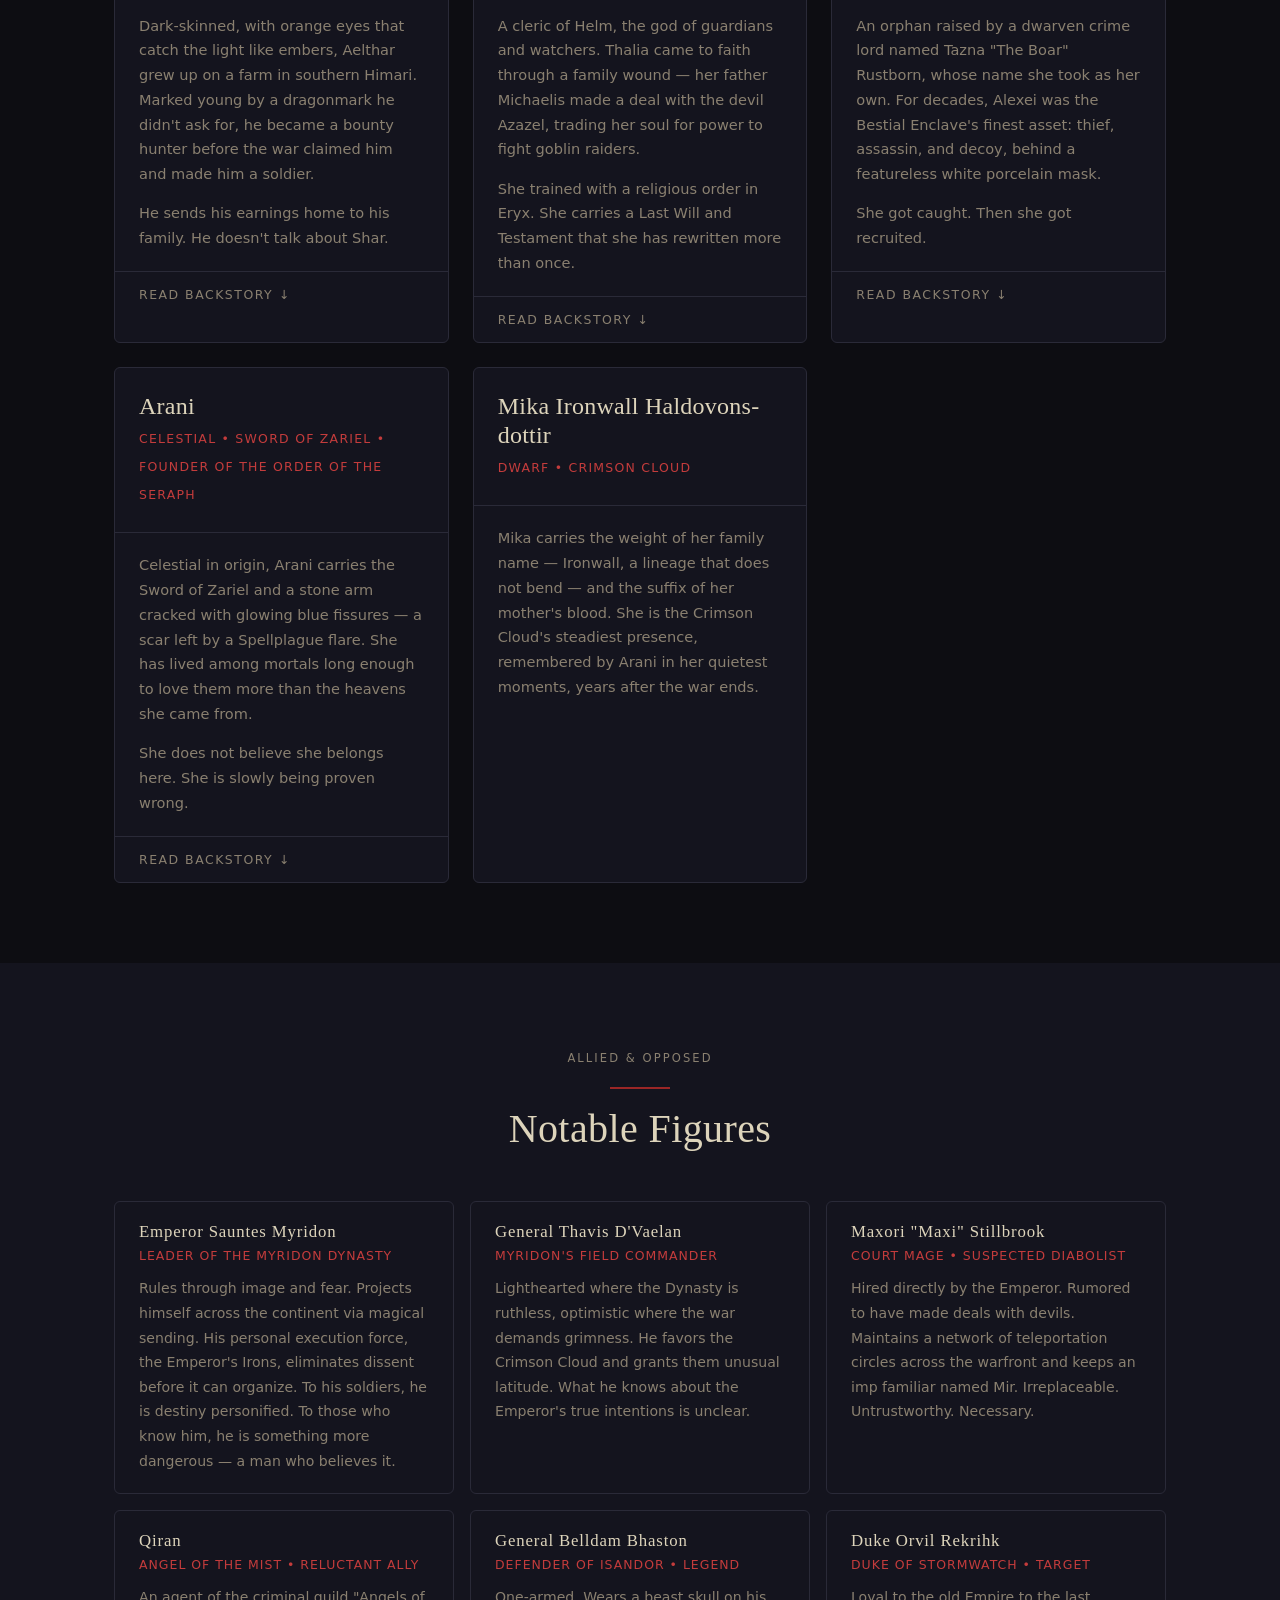
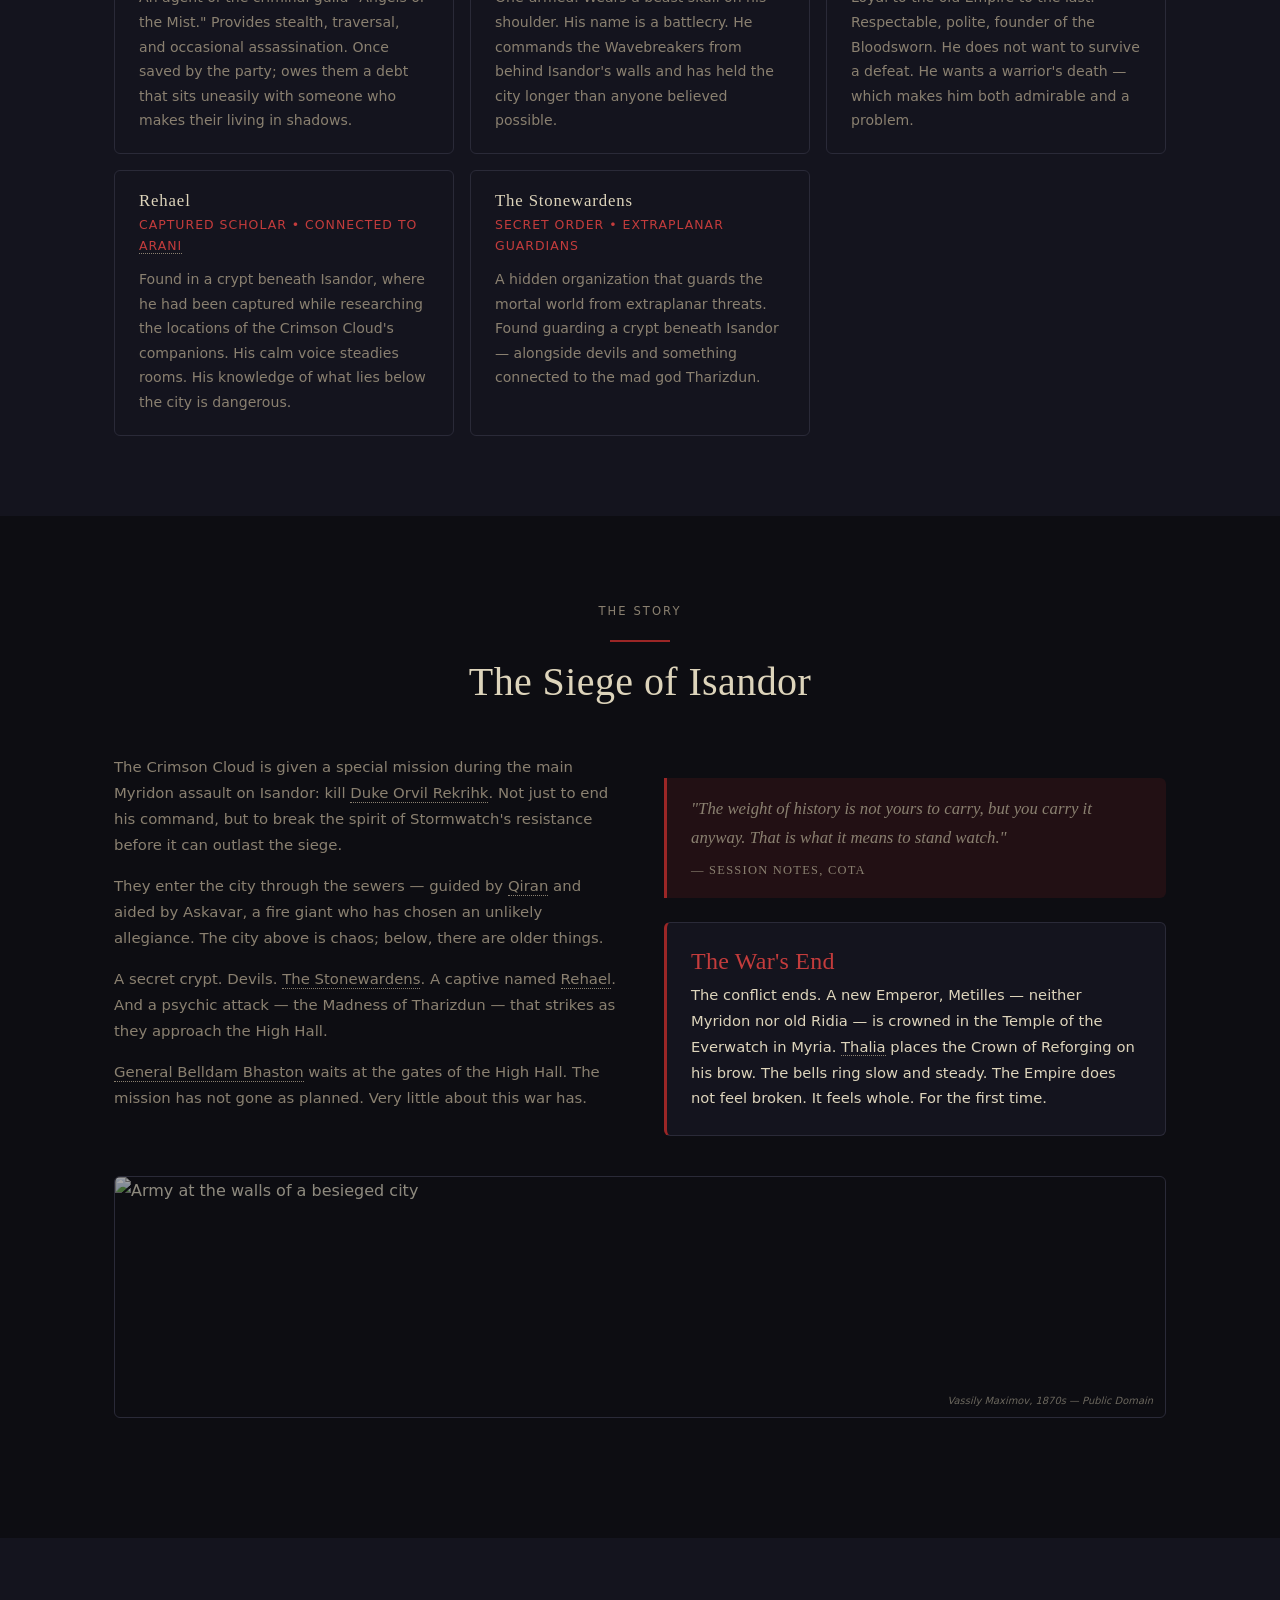
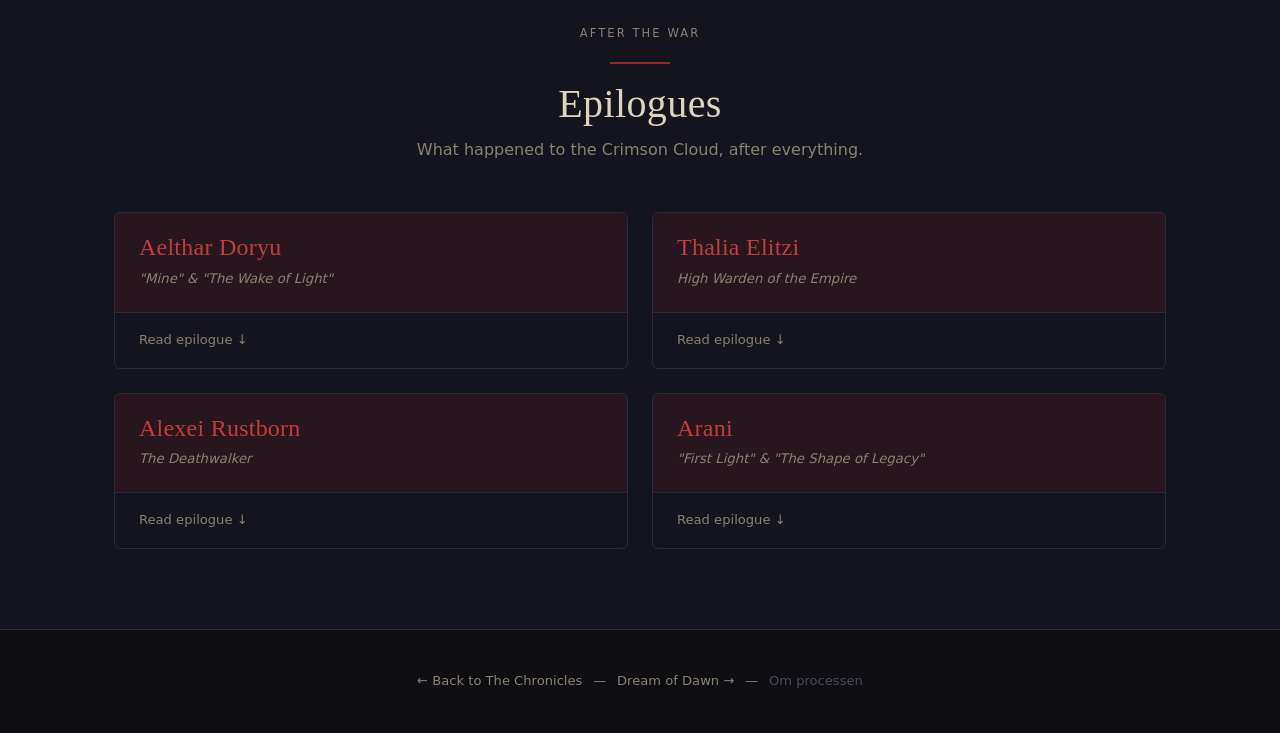
==== commit 380839fe: "Tighten image sizing: smaller card images, art panels, and darker hub gradient - card-image height 1" ====
--- a/chains.html
+++ b/chains.html
@@ -25,7 +25,7 @@
 
 
   <!-- Hero -->
-  <header class="campaign-hero" style="background-image: var(--hero-gradient), url('https://upload.wikimedia.org/wikipedia/commons/c/c4/Jan_Brueghel_the_Elder_-_Das_brennende_Troja.JPG'); background-size: auto, cover; background-position: center, center 50%;">
+  <header class="campaign-hero" style="background-image: var(--hero-gradient), url('https://upload.wikimedia.org/wikipedia/commons/c/c4/Jan_Brueghel_the_Elder_-_Das_brennende_Troja.JPG'); background-size: cover, cover; background-position: center, center 50%;">
     <span class="hero-eyebrow">Campaign I &mdash; The War of False Emperors</span>
     <h1>Chains of the Ancients</h1>
     <p class="hero-tagline">
--- a/style.css
+++ b/style.css
@@ -43,7 +43,7 @@
   --accent-light: #8a90b8;
   --accent-dim:   rgba(106, 112, 144, 0.12);
   --accent-glow:  rgba(106, 112, 144, 0.35);
-  --hero-gradient: linear-gradient(160deg, rgba(10,10,16,0.92) 0%, rgba(13,13,18,0.80) 50%, rgba(10,10,16,0.92) 100%);
+  --hero-gradient: linear-gradient(160deg, rgba(10,10,16,0.97) 0%, rgba(13,13,18,0.93) 50%, rgba(10,10,16,0.97) 100%);
 }
 
 *, *::before, *::after {
@@ -790,10 +790,16 @@
   .campaign-card { padding: 2rem 1.5rem; }
 }
 
+@media (max-width: 768px) {
+  .art-panel img { height: 160px; }
+  .card-image { height: 80px; }
+}
+
 @media (max-width: 480px) {
   :root { --section-pad: 2.5rem 1rem; }
   .nav-links { display: none; }
   .npc-grid { grid-template-columns: 1fr; }
+  .art-panel img { height: 120px; }
 }
 
 
@@ -809,11 +815,11 @@
 
 .art-panel img {
   width: 100%;
-  height: 320px;
+  height: 240px;
   object-fit: cover;
   object-position: center 35%;
   display: block;
-  filter: brightness(0.7) saturate(0.75);
+  filter: brightness(0.65) saturate(0.7);
 }
 
 .art-panel figcaption {
@@ -827,8 +833,8 @@
 }
 
 .card-image {
-  margin: -2.5rem -2.5rem 1.75rem;
-  height: 160px;
+  margin: -2.5rem -2.5rem 1.5rem;
+  height: 110px;
   overflow: hidden;
 }
 
@@ -838,12 +844,12 @@
   object-fit: cover;
   object-position: center 40%;
   display: block;
-  filter: brightness(0.55) saturate(0.7);
+  filter: brightness(0.45) saturate(0.65);
   transition: filter 0.35s;
 }
 
 .campaign-card:hover .card-image img {
-  filter: brightness(0.65) saturate(0.85);
+  filter: brightness(0.55) saturate(0.8);
 }
 
 /* Subtle cross-reference links within body text */
